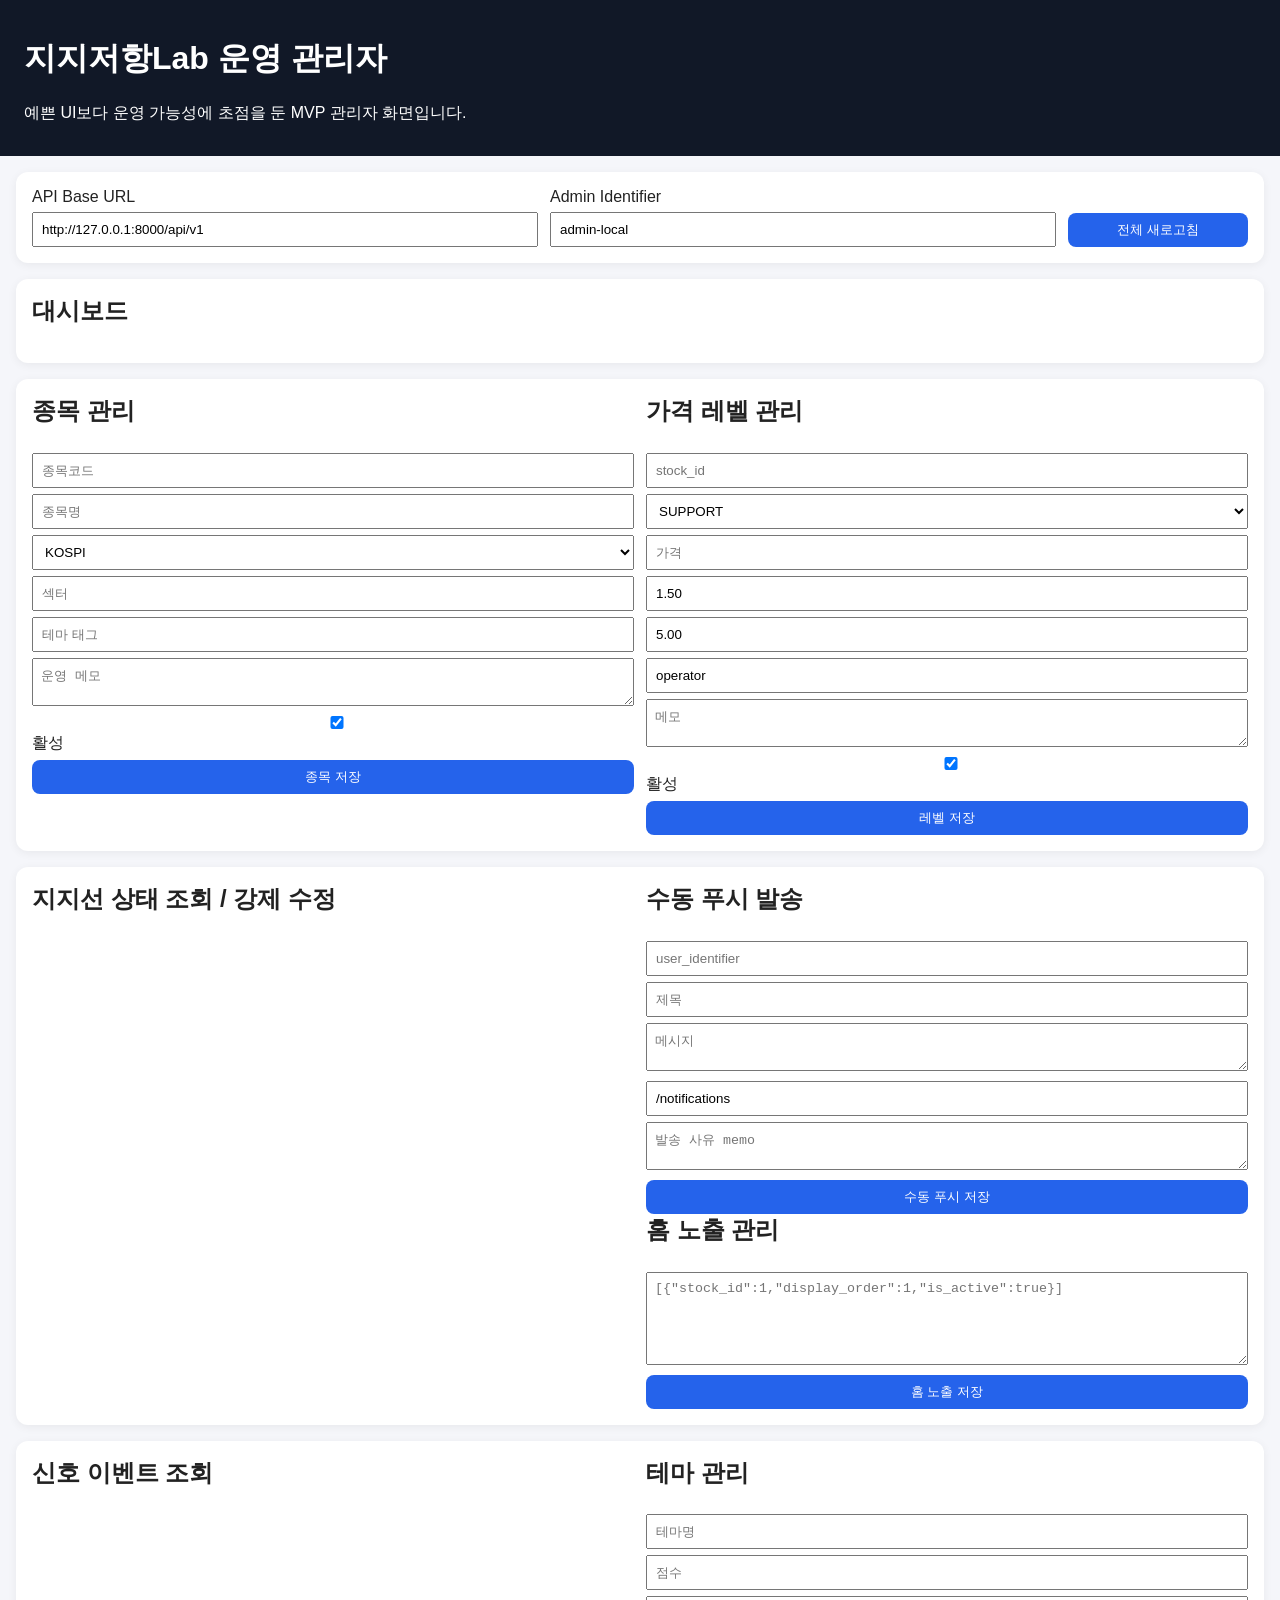
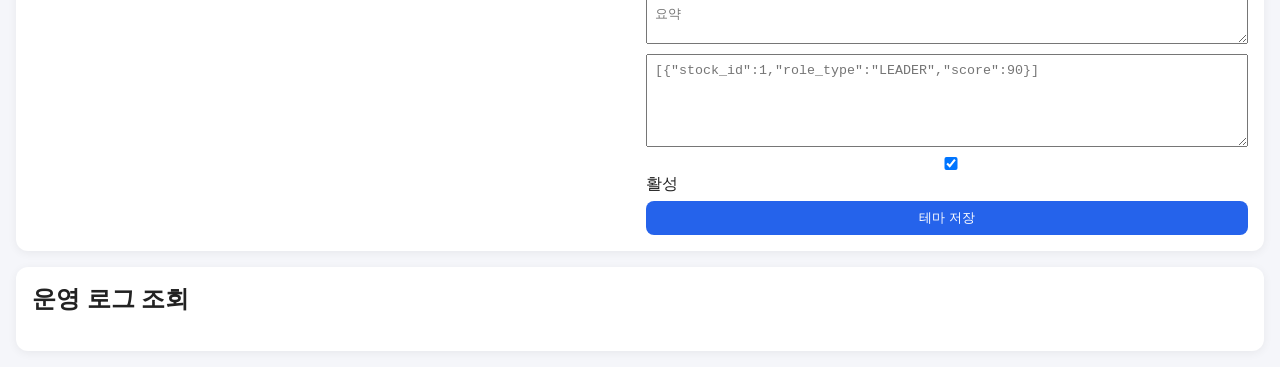
==== admin_web/index.html @ 21bf042a "Add admin notifications and push foundation" ====
<!doctype html>
<html lang="ko">
<head>
  <meta charset="UTF-8" />
  <meta name="viewport" content="width=device-width, initial-scale=1.0" />
  <title>지지저항Lab Admin</title>
  <style>
    body { font-family: Arial, sans-serif; margin: 0; background:#f5f6fa; color:#222; }
    header { background:#111827; color:#fff; padding:16px 24px; }
    main { padding:16px; display:grid; gap:16px; }
    section { background:#fff; border-radius:12px; padding:16px; box-shadow:0 2px 10px rgba(0,0,0,.06); }
    h2 { margin-top:0; }
    .grid { display:grid; gap:12px; grid-template-columns:repeat(auto-fit,minmax(220px,1fr)); }
    .card { background:#eef2ff; padding:12px; border-radius:10px; }
    table { width:100%; border-collapse:collapse; font-size:14px; }
    th, td { border-bottom:1px solid #e5e7eb; padding:8px; text-align:left; vertical-align:top; }
    input, textarea, select, button { width:100%; padding:8px; margin-top:6px; box-sizing:border-box; }
    button { background:#2563eb; color:#fff; border:none; border-radius:8px; cursor:pointer; }
    button.secondary { background:#4b5563; }
    .two { display:grid; gap:12px; grid-template-columns:repeat(auto-fit,minmax(280px,1fr)); }
    pre { white-space:pre-wrap; word-break:break-word; }
  </style>
</head>
<body>
<header>
  <h1>지지저항Lab 운영 관리자</h1>
  <p>예쁜 UI보다 운영 가능성에 초점을 둔 MVP 관리자 화면입니다.</p>
</header>
<main>
  <section>
    <div style="display:flex; gap:12px; flex-wrap:wrap;">
      <label style="flex:1; min-width:220px;">API Base URL<input id="baseUrl" value="http://127.0.0.1:8000/api/v1" /></label>
      <label style="flex:1; min-width:220px;">Admin Identifier<input id="adminId" value="admin-local" /></label>
      <button style="max-width:180px; align-self:end;" onclick="loadAll()">전체 새로고침</button>
    </div>
  </section>

  <section>
    <h2>대시보드</h2>
    <div id="dashboard" class="grid"></div>
  </section>

  <section class="two">
    <div>
      <h2>종목 관리</h2>
      <form id="stockForm">
        <input name="code" placeholder="종목코드" required />
        <input name="name" placeholder="종목명" required />
        <select name="market_type"><option>KOSPI</option><option>KOSDAQ</option><option>ETF</option><option>ETN</option><option>OTHER</option></select>
        <input name="sector" placeholder="섹터" />
        <input name="theme_tags" placeholder="테마 태그" />
        <textarea name="operator_memo" placeholder="운영 메모"></textarea>
        <label><input type="checkbox" name="is_active" checked /> 활성</label>
        <button type="submit">종목 저장</button>
      </form>
      <div id="stocks"></div>
    </div>
    <div>
      <h2>가격 레벨 관리</h2>
      <form id="levelForm">
        <input name="stock_id" placeholder="stock_id" required />
        <select name="level_type"><option>SUPPORT</option><option>RESISTANCE</option></select>
        <input name="price" placeholder="가격" required />
        <input name="proximity_threshold_pct" placeholder="근접 임계치" value="1.50" />
        <input name="rebound_threshold_pct" placeholder="반등 임계치" value="5.00" />
        <input name="source_label" placeholder="source_label" value="operator" />
        <textarea name="note" placeholder="메모"></textarea>
        <label><input type="checkbox" name="is_active" checked /> 활성</label>
        <button type="submit">레벨 저장</button>
      </form>
      <div id="levels"></div>
    </div>
  </section>

  <section class="two">
    <div>
      <h2>지지선 상태 조회 / 강제 수정</h2>
      <div id="states"></div>
    </div>
    <div>
      <h2>수동 푸시 발송</h2>
      <form id="pushForm">
        <input name="user_identifier" placeholder="user_identifier" required />
        <input name="title" placeholder="제목" required />
        <textarea name="message" placeholder="메시지" required></textarea>
        <input name="target_path" placeholder="target_path" value="/notifications" />
        <textarea name="memo" placeholder="발송 사유 memo" required></textarea>
        <button type="submit">수동 푸시 저장</button>
      </form>
      <h2>홈 노출 관리</h2>
      <form id="homeForm">
        <textarea name="items" rows="5" placeholder='[{"stock_id":1,"display_order":1,"is_active":true}]'></textarea>
        <button type="submit">홈 노출 저장</button>
      </form>
    </div>
  </section>

  <section class="two">
    <div>
      <h2>신호 이벤트 조회</h2>
      <div id="events"></div>
    </div>
    <div>
      <h2>테마 관리</h2>
      <form id="themeForm">
        <input name="name" placeholder="테마명" required />
        <input name="score" placeholder="점수" />
        <textarea name="summary" placeholder="요약"></textarea>
        <textarea name="stocks" rows="5" placeholder='[{"stock_id":1,"role_type":"LEADER","score":90}]'></textarea>
        <label><input type="checkbox" name="is_active" checked /> 활성</label>
        <button type="submit">테마 저장</button>
      </form>
      <div id="themes"></div>
    </div>
  </section>

  <section>
    <h2>운영 로그 조회</h2>
    <div id="logs"></div>
  </section>
</main>
<script>
const el = id => document.getElementById(id);
function api(path, options = {}) {
  const base = el('baseUrl').value.replace(/\/$/, '');
  return fetch(`${base}${path}`, {
    headers: { 'Content-Type': 'application/json', 'X-Admin-Identifier': el('adminId').value, ...(options.headers || {}) },
    ...options,
  }).then(r => r.json());
}
function table(container, rows) {
  if (!rows?.length) { container.innerHTML = '<p>데이터가 없습니다.</p>'; return; }
  const keys = Object.keys(rows[0]);
  container.innerHTML = `<table><thead><tr>${keys.map(k => `<th>${k}</th>`).join('')}</tr></thead><tbody>${rows.map(row => `<tr>${keys.map(k => `<td>${typeof row[k] === 'object' ? JSON.stringify(row[k]) : row[k] ?? ''}</td>`).join('')}</tr>`).join('')}</tbody></table>`;
}
async function loadAll() {
  const dashboard = await api('/admin/dashboard');
  el('dashboard').innerHTML = Object.entries(dashboard.data).map(([k,v]) => `<div class="card"><strong>${k}</strong><div>${v}</div></div>`).join('');
  table(el('stocks'), (await api('/admin/stocks')).data);
  table(el('levels'), (await api('/admin/price-levels')).data);
  const states = (await api('/admin/support-states')).data;
  el('states').innerHTML = states.map(s => `
    <div class="card">
      <strong>${s.stock_name} (${s.stock_code})</strong><br/>${s.status}<br/>${s.status_reason || ''}
      <select id="status-${s.id}"><option>WAITING</option><option>TESTING_SUPPORT</option><option>DIRECT_REBOUND_SUCCESS</option><option>BREAK_REBOUND_SUCCESS</option><option>REUSABLE</option><option>INVALID</option></select>
      <textarea id="memo-${s.id}" placeholder="수정 사유 memo"></textarea>
      <button onclick="forceState(${s.id})">상태 강제 수정</button>
    </div>`).join('');
  table(el('events'), (await api('/admin/signal-events')).data);
  table(el('themes'), (await api('/admin/themes')).data);
  table(el('logs'), (await api('/admin/audit-logs')).data.items);
}
async function forceState(id) {
  await api(`/admin/support-states/${id}/force`, { method: 'PATCH', body: JSON.stringify({ status: el(`status-${id}`).value, memo: el(`memo-${id}`).value || '운영자 수정' }) });
  loadAll();
}
function formJson(form) {
  const data = Object.fromEntries(new FormData(form).entries());
  for (const box of form.querySelectorAll('input[type="checkbox"]')) data[box.name] = box.checked;
  return data;
}
el('stockForm').onsubmit = async e => { e.preventDefault(); await api('/admin/stocks', { method: 'POST', body: JSON.stringify(formJson(e.target)) }); e.target.reset(); loadAll(); };
el('levelForm').onsubmit = async e => { e.preventDefault(); await api('/admin/price-levels', { method: 'POST', body: JSON.stringify(formJson(e.target)) }); e.target.reset(); loadAll(); };
el('pushForm').onsubmit = async e => { e.preventDefault(); await api('/admin/manual-push', { method: 'POST', body: JSON.stringify(formJson(e.target)) }); e.target.reset(); loadAll(); };
el('homeForm').onsubmit = async e => { e.preventDefault(); const payload = { items: JSON.parse(formJson(e.target).items || '[]') }; await api('/admin/home-featured', { method: 'PUT', body: JSON.stringify(payload) }); loadAll(); };
el('themeForm').onsubmit = async e => { e.preventDefault(); const payload = formJson(e.target); payload.stocks = JSON.parse(payload.stocks || '[]'); await api('/admin/themes', { method: 'POST', body: JSON.stringify(payload) }); e.target.reset(); loadAll(); };
loadAll();
</script>
</body>
</html>
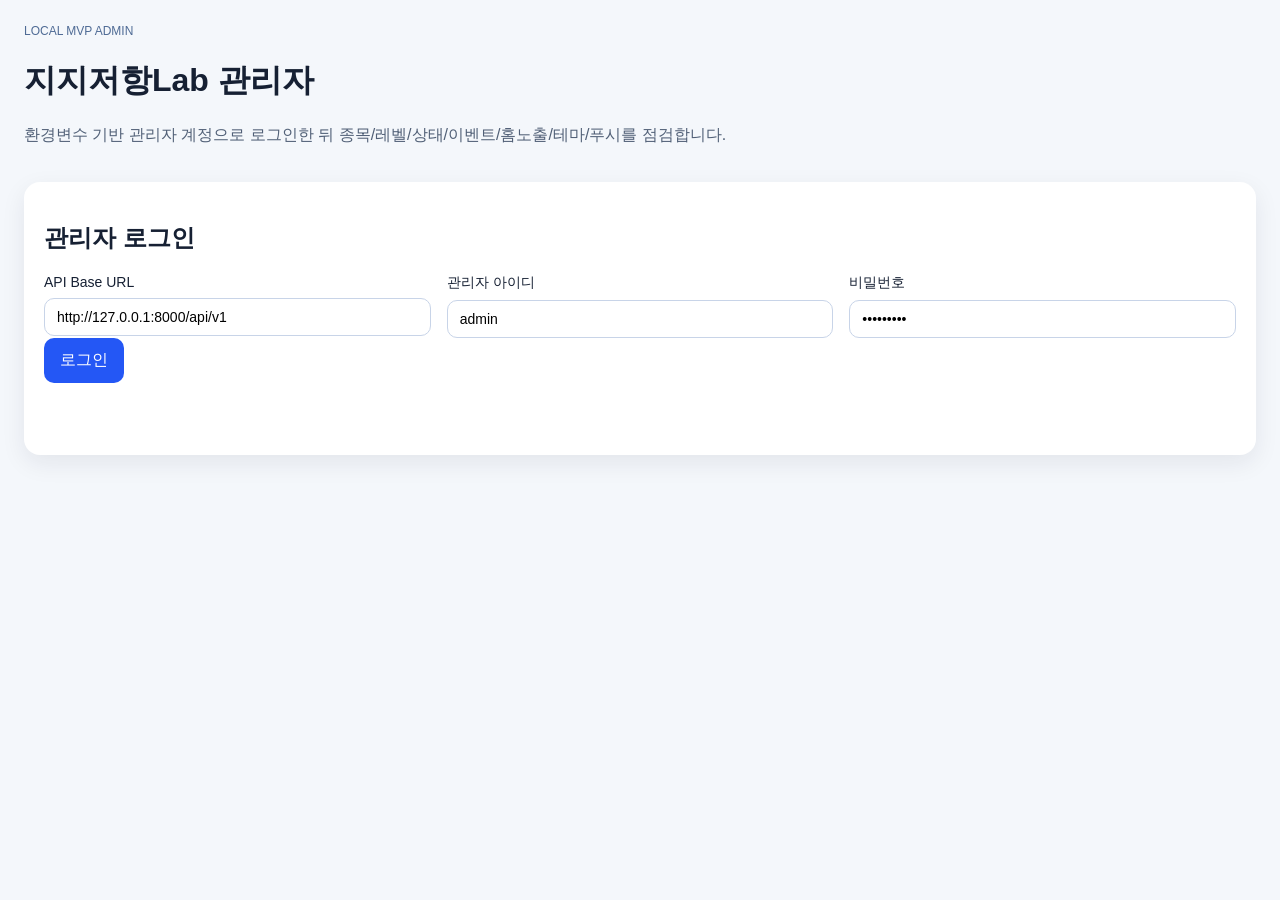
==== commit e28620ea: "Finalize local MVP auth and push flow" ====
--- a/admin_web/index.html
+++ b/admin_web/index.html
@@ -1,170 +1,77 @@
-<!doctype html>
+<!DOCTYPE html>
 <html lang="ko">
-<head>
-  <meta charset="UTF-8" />
-  <meta name="viewport" content="width=device-width, initial-scale=1.0" />
-  <title>지지저항Lab Admin</title>
-  <style>
-    body { font-family: Arial, sans-serif; margin: 0; background:#f5f6fa; color:#222; }
-    header { background:#111827; color:#fff; padding:16px 24px; }
-    main { padding:16px; display:grid; gap:16px; }
-    section { background:#fff; border-radius:12px; padding:16px; box-shadow:0 2px 10px rgba(0,0,0,.06); }
-    h2 { margin-top:0; }
-    .grid { display:grid; gap:12px; grid-template-columns:repeat(auto-fit,minmax(220px,1fr)); }
-    .card { background:#eef2ff; padding:12px; border-radius:10px; }
-    table { width:100%; border-collapse:collapse; font-size:14px; }
-    th, td { border-bottom:1px solid #e5e7eb; padding:8px; text-align:left; vertical-align:top; }
-    input, textarea, select, button { width:100%; padding:8px; margin-top:6px; box-sizing:border-box; }
-    button { background:#2563eb; color:#fff; border:none; border-radius:8px; cursor:pointer; }
-    button.secondary { background:#4b5563; }
-    .two { display:grid; gap:12px; grid-template-columns:repeat(auto-fit,minmax(280px,1fr)); }
-    pre { white-space:pre-wrap; word-break:break-word; }
-  </style>
-</head>
-<body>
-<header>
-  <h1>지지저항Lab 운영 관리자</h1>
-  <p>예쁜 UI보다 운영 가능성에 초점을 둔 MVP 관리자 화면입니다.</p>
-</header>
-<main>
-  <section>
-    <div style="display:flex; gap:12px; flex-wrap:wrap;">
-      <label style="flex:1; min-width:220px;">API Base URL<input id="baseUrl" value="http://127.0.0.1:8000/api/v1" /></label>
-      <label style="flex:1; min-width:220px;">Admin Identifier<input id="adminId" value="admin-local" /></label>
-      <button style="max-width:180px; align-self:end;" onclick="loadAll()">전체 새로고침</button>
+  <head>
+    <meta charset="UTF-8" />
+    <meta name="viewport" content="width=device-width, initial-scale=1.0" />
+    <title>지지저항Lab Admin</title>
+    <link rel="stylesheet" href="./assets/styles.css" />
+  </head>
+  <body>
+    <div class="page">
+      <header class="page-header">
+        <div>
+          <p class="eyebrow">Local MVP Admin</p>
+          <h1>지지저항Lab 관리자</h1>
+          <p class="subtext">환경변수 기반 관리자 계정으로 로그인한 뒤 종목/레벨/상태/이벤트/홈노출/테마/푸시를 점검합니다.</p>
+        </div>
+        <button id="logoutButton" class="ghost-button" hidden>로그아웃</button>
+      </header>
+
+      <section class="panel" id="loginPanel">
+        <h2>관리자 로그인</h2>
+        <div class="grid two-column">
+          <label>
+            <span>API Base URL</span>
+            <input id="apiBaseUrl" value="http://127.0.0.1:8000/api/v1" />
+          </label>
+          <label>
+            <span>관리자 아이디</span>
+            <input id="adminUsername" value="admin" />
+          </label>
+          <label>
+            <span>비밀번호</span>
+            <input id="adminPassword" type="password" value="admin1234" />
+          </label>
+        </div>
+        <button id="loginButton">로그인</button>
+        <p id="loginMessage" class="message"></p>
+      </section>
+
+      <section class="panel" id="dashboardPanel" hidden>
+        <h2>세션 / 대시보드</h2>
+        <div class="grid stats" id="dashboardStats"></div>
+      </section>
+
+      <section class="panel" id="manualPushPanel" hidden>
+        <h2>수동 푸시 발송</h2>
+        <div class="grid two-column">
+          <label><span>User Identifier</span><input id="pushUserIdentifier" value="demo-user" /></label>
+          <label><span>딥링크 경로</span><input id="pushTargetPath" value="/notifications" /></label>
+          <label><span>제목</span><input id="pushTitle" value="운영 공지" /></label>
+          <label><span>메모</span><input id="pushMemo" value="로컬 관리자 테스트" /></label>
+          <label class="full"><span>메시지</span><textarea id="pushMessage">수동 발송 테스트 메시지입니다.</textarea></label>
+        </div>
+        <button id="pushButton">수동 푸시 저장/전송 시도</button>
+        <p id="pushMessageStatus" class="message"></p>
+      </section>
+
+      <section class="panel" id="resourcesPanel" hidden>
+        <div class="section-title-row">
+          <h2>운영 데이터 확인</h2>
+          <button id="refreshButton" class="ghost-button">새로고침</button>
+        </div>
+        <div class="resource-grid">
+          <article><h3>종목</h3><pre id="stocksOutput"></pre></article>
+          <article><h3>가격 레벨</h3><pre id="levelsOutput"></pre></article>
+          <article><h3>지지 상태</h3><pre id="statesOutput"></pre></article>
+          <article><h3>신호 이벤트</h3><pre id="eventsOutput"></pre></article>
+          <article><h3>홈 노출</h3><pre id="featuredOutput"></pre></article>
+          <article><h3>테마</h3><pre id="themesOutput"></pre></article>
+          <article class="wide"><h3>감사 로그</h3><pre id="logsOutput"></pre></article>
+        </div>
+      </section>
     </div>
-  </section>
 
-  <section>
-    <h2>대시보드</h2>
-    <div id="dashboard" class="grid"></div>
-  </section>
-
-  <section class="two">
-    <div>
-      <h2>종목 관리</h2>
-      <form id="stockForm">
-        <input name="code" placeholder="종목코드" required />
-        <input name="name" placeholder="종목명" required />
-        <select name="market_type"><option>KOSPI</option><option>KOSDAQ</option><option>ETF</option><option>ETN</option><option>OTHER</option></select>
-        <input name="sector" placeholder="섹터" />
-        <input name="theme_tags" placeholder="테마 태그" />
-        <textarea name="operator_memo" placeholder="운영 메모"></textarea>
-        <label><input type="checkbox" name="is_active" checked /> 활성</label>
-        <button type="submit">종목 저장</button>
-      </form>
-      <div id="stocks"></div>
-    </div>
-    <div>
-      <h2>가격 레벨 관리</h2>
-      <form id="levelForm">
-        <input name="stock_id" placeholder="stock_id" required />
-        <select name="level_type"><option>SUPPORT</option><option>RESISTANCE</option></select>
-        <input name="price" placeholder="가격" required />
-        <input name="proximity_threshold_pct" placeholder="근접 임계치" value="1.50" />
-        <input name="rebound_threshold_pct" placeholder="반등 임계치" value="5.00" />
-        <input name="source_label" placeholder="source_label" value="operator" />
-        <textarea name="note" placeholder="메모"></textarea>
-        <label><input type="checkbox" name="is_active" checked /> 활성</label>
-        <button type="submit">레벨 저장</button>
-      </form>
-      <div id="levels"></div>
-    </div>
-  </section>
-
-  <section class="two">
-    <div>
-      <h2>지지선 상태 조회 / 강제 수정</h2>
-      <div id="states"></div>
-    </div>
-    <div>
-      <h2>수동 푸시 발송</h2>
-      <form id="pushForm">
-        <input name="user_identifier" placeholder="user_identifier" required />
-        <input name="title" placeholder="제목" required />
-        <textarea name="message" placeholder="메시지" required></textarea>
-        <input name="target_path" placeholder="target_path" value="/notifications" />
-        <textarea name="memo" placeholder="발송 사유 memo" required></textarea>
-        <button type="submit">수동 푸시 저장</button>
-      </form>
-      <h2>홈 노출 관리</h2>
-      <form id="homeForm">
-        <textarea name="items" rows="5" placeholder='[{"stock_id":1,"display_order":1,"is_active":true}]'></textarea>
-        <button type="submit">홈 노출 저장</button>
-      </form>
-    </div>
-  </section>
-
-  <section class="two">
-    <div>
-      <h2>신호 이벤트 조회</h2>
-      <div id="events"></div>
-    </div>
-    <div>
-      <h2>테마 관리</h2>
-      <form id="themeForm">
-        <input name="name" placeholder="테마명" required />
-        <input name="score" placeholder="점수" />
-        <textarea name="summary" placeholder="요약"></textarea>
-        <textarea name="stocks" rows="5" placeholder='[{"stock_id":1,"role_type":"LEADER","score":90}]'></textarea>
-        <label><input type="checkbox" name="is_active" checked /> 활성</label>
-        <button type="submit">테마 저장</button>
-      </form>
-      <div id="themes"></div>
-    </div>
-  </section>
-
-  <section>
-    <h2>운영 로그 조회</h2>
-    <div id="logs"></div>
-  </section>
-</main>
-<script>
-const el = id => document.getElementById(id);
-function api(path, options = {}) {
-  const base = el('baseUrl').value.replace(/\/$/, '');
-  return fetch(`${base}${path}`, {
-    headers: { 'Content-Type': 'application/json', 'X-Admin-Identifier': el('adminId').value, ...(options.headers || {}) },
-    ...options,
-  }).then(r => r.json());
-}
-function table(container, rows) {
-  if (!rows?.length) { container.innerHTML = '<p>데이터가 없습니다.</p>'; return; }
-  const keys = Object.keys(rows[0]);
-  container.innerHTML = `<table><thead><tr>${keys.map(k => `<th>${k}</th>`).join('')}</tr></thead><tbody>${rows.map(row => `<tr>${keys.map(k => `<td>${typeof row[k] === 'object' ? JSON.stringify(row[k]) : row[k] ?? ''}</td>`).join('')}</tr>`).join('')}</tbody></table>`;
-}
-async function loadAll() {
-  const dashboard = await api('/admin/dashboard');
-  el('dashboard').innerHTML = Object.entries(dashboard.data).map(([k,v]) => `<div class="card"><strong>${k}</strong><div>${v}</div></div>`).join('');
-  table(el('stocks'), (await api('/admin/stocks')).data);
-  table(el('levels'), (await api('/admin/price-levels')).data);
-  const states = (await api('/admin/support-states')).data;
-  el('states').innerHTML = states.map(s => `
-    <div class="card">
-      <strong>${s.stock_name} (${s.stock_code})</strong><br/>${s.status}<br/>${s.status_reason || ''}
-      <select id="status-${s.id}"><option>WAITING</option><option>TESTING_SUPPORT</option><option>DIRECT_REBOUND_SUCCESS</option><option>BREAK_REBOUND_SUCCESS</option><option>REUSABLE</option><option>INVALID</option></select>
-      <textarea id="memo-${s.id}" placeholder="수정 사유 memo"></textarea>
-      <button onclick="forceState(${s.id})">상태 강제 수정</button>
-    </div>`).join('');
-  table(el('events'), (await api('/admin/signal-events')).data);
-  table(el('themes'), (await api('/admin/themes')).data);
-  table(el('logs'), (await api('/admin/audit-logs')).data.items);
-}
-async function forceState(id) {
-  await api(`/admin/support-states/${id}/force`, { method: 'PATCH', body: JSON.stringify({ status: el(`status-${id}`).value, memo: el(`memo-${id}`).value || '운영자 수정' }) });
-  loadAll();
-}
-function formJson(form) {
-  const data = Object.fromEntries(new FormData(form).entries());
-  for (const box of form.querySelectorAll('input[type="checkbox"]')) data[box.name] = box.checked;
-  return data;
-}
-el('stockForm').onsubmit = async e => { e.preventDefault(); await api('/admin/stocks', { method: 'POST', body: JSON.stringify(formJson(e.target)) }); e.target.reset(); loadAll(); };
-el('levelForm').onsubmit = async e => { e.preventDefault(); await api('/admin/price-levels', { method: 'POST', body: JSON.stringify(formJson(e.target)) }); e.target.reset(); loadAll(); };
-el('pushForm').onsubmit = async e => { e.preventDefault(); await api('/admin/manual-push', { method: 'POST', body: JSON.stringify(formJson(e.target)) }); e.target.reset(); loadAll(); };
-el('homeForm').onsubmit = async e => { e.preventDefault(); const payload = { items: JSON.parse(formJson(e.target).items || '[]') }; await api('/admin/home-featured', { method: 'PUT', body: JSON.stringify(payload) }); loadAll(); };
-el('themeForm').onsubmit = async e => { e.preventDefault(); const payload = formJson(e.target); payload.stocks = JSON.parse(payload.stocks || '[]'); await api('/admin/themes', { method: 'POST', body: JSON.stringify(payload) }); e.target.reset(); loadAll(); };
-loadAll();
-</script>
-</body>
+    <script src="./assets/app.js" defer></script>
+  </body>
 </html>
--- a/admin_web/assets/styles.css
+++ b/admin_web/assets/styles.css
@@ -0,0 +1,30 @@
+:root {
+  color-scheme: light;
+  font-family: Arial, sans-serif;
+  background: #f4f7fb;
+  color: #162033;
+}
+body { margin: 0; background: #f4f7fb; }
+.page { max-width: 1280px; margin: 0 auto; padding: 24px; }
+.page-header { display: flex; justify-content: space-between; align-items: flex-start; gap: 16px; }
+.eyebrow { margin: 0 0 8px; color: #4f6b95; font-size: 12px; text-transform: uppercase; }
+.subtext { max-width: 760px; color: #516077; }
+.panel { background: #fff; border-radius: 16px; padding: 20px; margin-top: 20px; box-shadow: 0 8px 24px rgba(21, 31, 52, 0.08); }
+.grid { display: grid; gap: 16px; }
+.two-column { grid-template-columns: repeat(auto-fit, minmax(240px, 1fr)); }
+.stats { grid-template-columns: repeat(auto-fit, minmax(180px, 1fr)); }
+.resource-grid { display: grid; grid-template-columns: repeat(auto-fit, minmax(320px, 1fr)); gap: 16px; }
+.resource-grid article, .stats .stat-card { background: #f8faff; border: 1px solid #dbe4f3; border-radius: 12px; padding: 16px; }
+.resource-grid .wide { grid-column: 1 / -1; }
+label { display: flex; flex-direction: column; gap: 8px; font-size: 14px; }
+label.full { grid-column: 1 / -1; }
+input, textarea, button { font: inherit; }
+input, textarea { border: 1px solid #c8d4e8; border-radius: 10px; padding: 10px 12px; }
+textarea { min-height: 100px; resize: vertical; }
+button { border: none; border-radius: 10px; padding: 12px 16px; background: #2457f5; color: #fff; cursor: pointer; }
+button.ghost-button { background: #e8eefb; color: #1f3d8a; }
+.message { min-height: 20px; color: #2457f5; }
+pre { margin: 0; white-space: pre-wrap; word-break: break-word; max-height: 320px; overflow: auto; }
+.section-title-row { display: flex; justify-content: space-between; align-items: center; gap: 16px; }
+.stat-label { font-size: 13px; color: #5c6f89; }
+.stat-value { display: block; font-size: 28px; font-weight: bold; margin-top: 8px; }
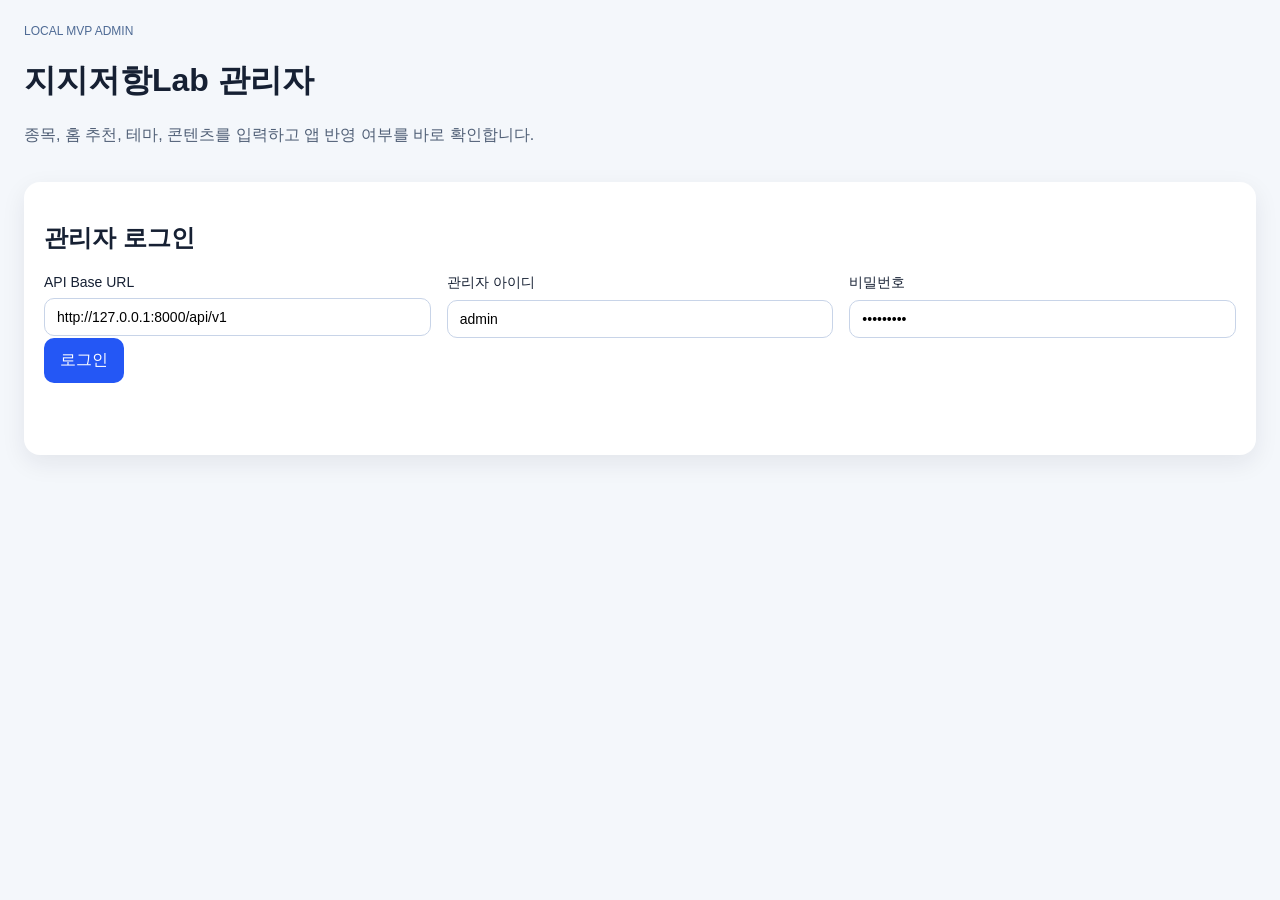
==== commit fddb4de1: "Connect admin-managed app content flows" ====
--- a/admin_web/index.html
+++ b/admin_web/index.html
@@ -12,7 +12,7 @@
         <div>
           <p class="eyebrow">Local MVP Admin</p>
           <h1>지지저항Lab 관리자</h1>
-          <p class="subtext">환경변수 기반 관리자 계정으로 로그인한 뒤 종목/레벨/상태/이벤트/홈노출/테마/푸시를 점검합니다.</p>
+          <p class="subtext">종목, 홈 추천, 테마, 콘텐츠를 입력하고 앱 반영 여부를 바로 확인합니다.</p>
         </div>
         <button id="logoutButton" class="ghost-button" hidden>로그아웃</button>
       </header>
@@ -42,6 +42,72 @@
         <div class="grid stats" id="dashboardStats"></div>
       </section>
 
+      <section class="panel" id="crudPanel" hidden>
+        <div class="section-title-row">
+          <h2>운영 입력</h2>
+          <button id="refreshButton" class="ghost-button">전체 새로고침</button>
+        </div>
+        <div class="grid two-column">
+          <article class="form-card">
+            <h3>종목 저장</h3>
+            <label><span>수정 ID (없으면 신규)</span><input id="stockId" placeholder="예: 1" /></label>
+            <label><span>종목코드</span><input id="stockCode" placeholder="005930" /></label>
+            <label><span>종목명</span><input id="stockName" placeholder="삼성전자" /></label>
+            <label><span>시장</span><input id="stockMarketType" value="KOSPI" /></label>
+            <label><span>섹터</span><input id="stockSector" placeholder="반도체" /></label>
+            <label><span>테마 태그</span><input id="stockThemeTags" placeholder="AI반도체,메모리" /></label>
+            <label><span>운영 메모</span><textarea id="stockMemo"></textarea></label>
+            <label class="checkbox"><input type="checkbox" id="stockActive" checked /> <span>앱 노출/활성</span></label>
+            <button id="saveStockButton">종목 저장</button>
+            <p id="stockFormMessage" class="message"></p>
+          </article>
+
+          <article class="form-card">
+            <h3>홈 추천 저장</h3>
+            <label>
+              <span>추천 항목 (한 줄에 stock_id,display_order,is_active)</span>
+              <textarea id="featuredItems">1,1,true
+2,2,true</textarea>
+            </label>
+            <button id="saveFeaturedButton">홈 추천 저장</button>
+            <p id="featuredFormMessage" class="message"></p>
+          </article>
+
+          <article class="form-card">
+            <h3>테마 저장</h3>
+            <label><span>수정 ID (없으면 신규)</span><input id="themeId" placeholder="예: 1" /></label>
+            <label><span>테마명</span><input id="themeName" placeholder="AI 반도체" /></label>
+            <label><span>점수</span><input id="themeScore" placeholder="87" /></label>
+            <label><span>요약</span><textarea id="themeSummary"></textarea></label>
+            <label>
+              <span>연결 종목 (한 줄에 stock_id,role_type,score)</span>
+              <textarea id="themeStocks">2,LEADER,95
+1,FOLLOWER,80</textarea>
+            </label>
+            <label class="checkbox"><input type="checkbox" id="themeActive" checked /> <span>앱 노출/활성</span></label>
+            <button id="saveThemeButton">테마 저장</button>
+            <p id="themeFormMessage" class="message"></p>
+          </article>
+
+          <article class="form-card">
+            <h3>콘텐츠 저장</h3>
+            <label><span>수정 ID (없으면 신규)</span><input id="contentId" placeholder="예: 1" /></label>
+            <label><span>카테고리</span><input id="contentCategory" value="SHORTS" /></label>
+            <label><span>제목</span><input id="contentTitle" placeholder="AI 반도체 1분 요약" /></label>
+            <label><span>요약</span><textarea id="contentSummary"></textarea></label>
+            <label><span>외부 링크</span><input id="contentUrl" placeholder="https://example.com/shorts/301" /></label>
+            <label><span>썸네일 URL</span><input id="contentThumbnailUrl" placeholder="https://..." /></label>
+            <label><span>관련 종목 ID</span><input id="contentStockId" placeholder="1" /></label>
+            <label><span>관련 테마 ID</span><input id="contentThemeId" placeholder="1" /></label>
+            <label><span>정렬 순서</span><input id="contentSortOrder" value="0" /></label>
+            <label><span>게시 시각 ISO8601 (비우면 현재시각)</span><input id="contentPublishedAt" placeholder="2026-03-20T12:00:00+09:00" /></label>
+            <label class="checkbox"><input type="checkbox" id="contentPublished" checked /> <span>앱 노출/게시</span></label>
+            <button id="saveContentButton">콘텐츠 저장</button>
+            <p id="contentFormMessage" class="message"></p>
+          </article>
+        </div>
+      </section>
+
       <section class="panel" id="manualPushPanel" hidden>
         <h2>수동 푸시 발송</h2>
         <div class="grid two-column">
@@ -56,17 +122,15 @@
       </section>
 
       <section class="panel" id="resourcesPanel" hidden>
-        <div class="section-title-row">
-          <h2>운영 데이터 확인</h2>
-          <button id="refreshButton" class="ghost-button">새로고침</button>
-        </div>
+        <h2>운영 데이터 확인</h2>
         <div class="resource-grid">
-          <article><h3>종목</h3><pre id="stocksOutput"></pre></article>
+          <article class="wide"><h3>종목</h3><pre id="stocksOutput"></pre></article>
+          <article><h3>홈 노출</h3><pre id="featuredOutput"></pre></article>
+          <article><h3>테마</h3><pre id="themesOutput"></pre></article>
+          <article class="wide"><h3>콘텐츠</h3><pre id="contentsOutput"></pre></article>
           <article><h3>가격 레벨</h3><pre id="levelsOutput"></pre></article>
           <article><h3>지지 상태</h3><pre id="statesOutput"></pre></article>
           <article><h3>신호 이벤트</h3><pre id="eventsOutput"></pre></article>
-          <article><h3>홈 노출</h3><pre id="featuredOutput"></pre></article>
-          <article><h3>테마</h3><pre id="themesOutput"></pre></article>
           <article class="wide"><h3>감사 로그</h3><pre id="logsOutput"></pre></article>
         </div>
       </section>
--- a/admin_web/assets/styles.css
+++ b/admin_web/assets/styles.css
@@ -11,15 +11,16 @@
 .subtext { max-width: 760px; color: #516077; }
 .panel { background: #fff; border-radius: 16px; padding: 20px; margin-top: 20px; box-shadow: 0 8px 24px rgba(21, 31, 52, 0.08); }
 .grid { display: grid; gap: 16px; }
-.two-column { grid-template-columns: repeat(auto-fit, minmax(240px, 1fr)); }
+.two-column { grid-template-columns: repeat(auto-fit, minmax(280px, 1fr)); }
 .stats { grid-template-columns: repeat(auto-fit, minmax(180px, 1fr)); }
 .resource-grid { display: grid; grid-template-columns: repeat(auto-fit, minmax(320px, 1fr)); gap: 16px; }
-.resource-grid article, .stats .stat-card { background: #f8faff; border: 1px solid #dbe4f3; border-radius: 12px; padding: 16px; }
+.resource-grid article, .stats .stat-card, .form-card { background: #f8faff; border: 1px solid #dbe4f3; border-radius: 12px; padding: 16px; }
 .resource-grid .wide { grid-column: 1 / -1; }
 label { display: flex; flex-direction: column; gap: 8px; font-size: 14px; }
 label.full { grid-column: 1 / -1; }
+label.checkbox { flex-direction: row; align-items: center; }
 input, textarea, button { font: inherit; }
-input, textarea { border: 1px solid #c8d4e8; border-radius: 10px; padding: 10px 12px; }
+input, textarea { border: 1px solid #c8d4e8; border-radius: 10px; padding: 10px 12px; background: #fff; }
 textarea { min-height: 100px; resize: vertical; }
 button { border: none; border-radius: 10px; padding: 12px 16px; background: #2457f5; color: #fff; cursor: pointer; }
 button.ghost-button { background: #e8eefb; color: #1f3d8a; }
@@ -28,3 +29,4 @@
 .section-title-row { display: flex; justify-content: space-between; align-items: center; gap: 16px; }
 .stat-label { font-size: 13px; color: #5c6f89; }
 .stat-value { display: block; font-size: 28px; font-weight: bold; margin-top: 8px; }
+.form-card h3 { margin-top: 0; }
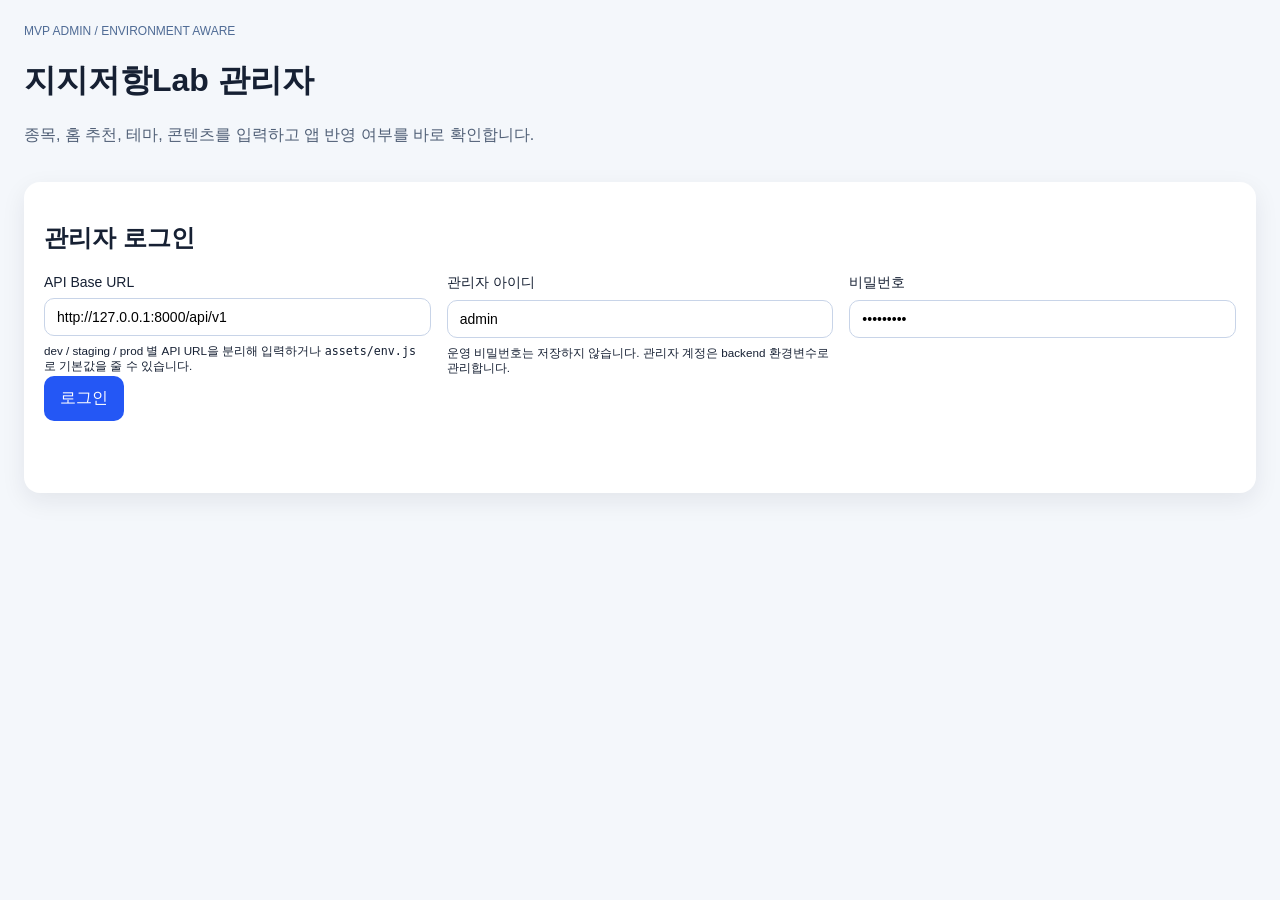
==== commit 3d8a7a1b: "chore: finalize environment separation and deployment guide" ====
--- a/admin_web/index.html
+++ b/admin_web/index.html
@@ -4,13 +4,14 @@
     <meta charset="UTF-8" />
     <meta name="viewport" content="width=device-width, initial-scale=1.0" />
     <title>지지저항Lab Admin</title>
+    <script src="./assets/env.js"></script>
     <link rel="stylesheet" href="./assets/styles.css" />
   </head>
   <body>
     <div class="page">
       <header class="page-header">
         <div>
-          <p class="eyebrow">Local MVP Admin</p>
+          <p class="eyebrow">MVP Admin / Environment Aware</p>
           <h1>지지저항Lab 관리자</h1>
           <p class="subtext">종목, 홈 추천, 테마, 콘텐츠를 입력하고 앱 반영 여부를 바로 확인합니다.</p>
         </div>
@@ -23,10 +24,12 @@
           <label>
             <span>API Base URL</span>
             <input id="apiBaseUrl" value="http://127.0.0.1:8000/api/v1" />
+            <small>dev / staging / prod 별 API URL을 분리해 입력하거나 <code>assets/env.js</code> 로 기본값을 줄 수 있습니다.</small>
           </label>
           <label>
             <span>관리자 아이디</span>
             <input id="adminUsername" value="admin" />
+            <small>운영 비밀번호는 저장하지 않습니다. 관리자 계정은 backend 환경변수로 관리합니다.</small>
           </label>
           <label>
             <span>비밀번호</span>
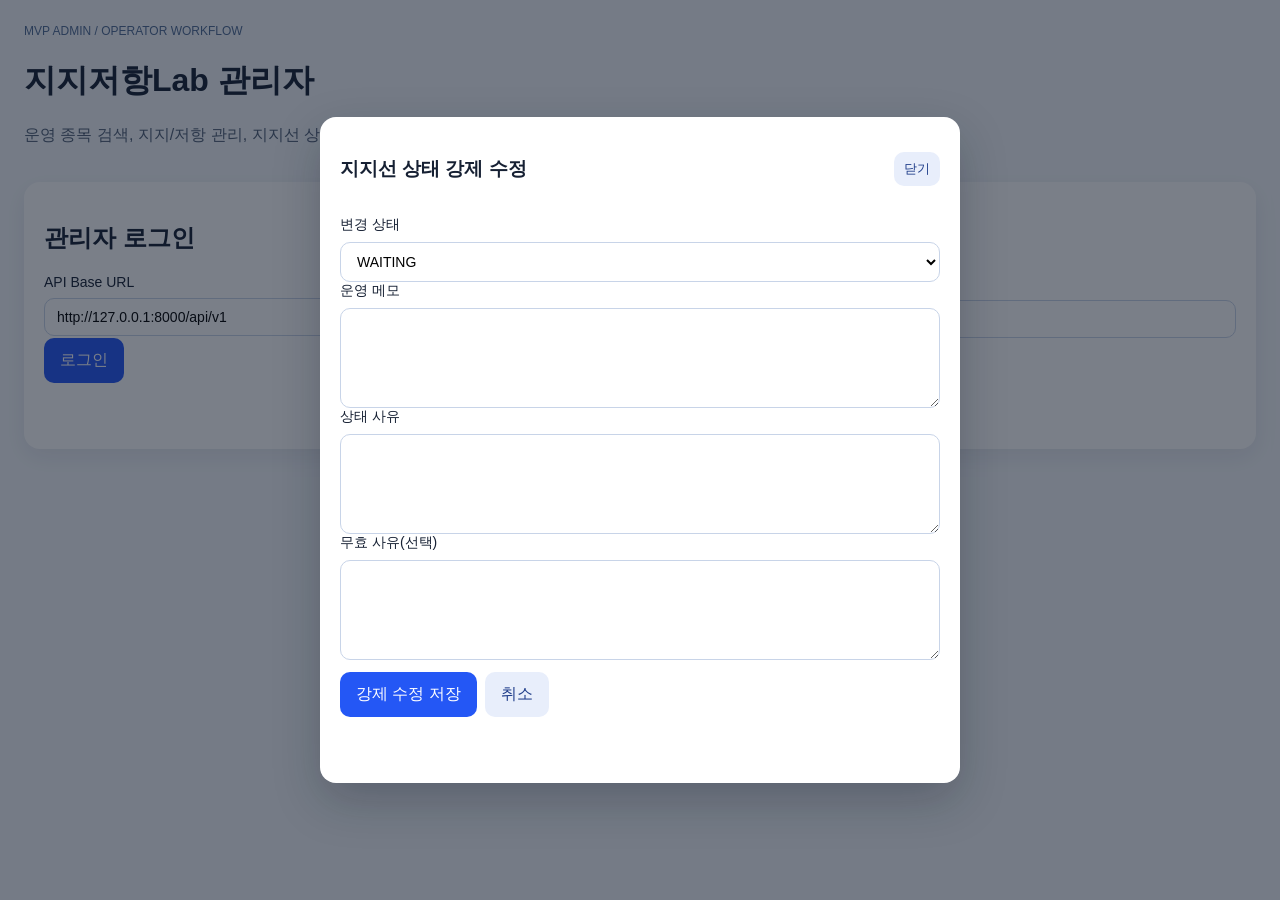
==== commit 7985c417: "Revamp admin UI workflow for operators" ====
--- a/admin_web/index.html
+++ b/admin_web/index.html
@@ -11,9 +11,12 @@
     <div class="page">
       <header class="page-header">
         <div>
-          <p class="eyebrow">MVP Admin / Environment Aware</p>
+          <p class="eyebrow">MVP Admin / Operator Workflow</p>
           <h1>지지저항Lab 관리자</h1>
-          <p class="subtext">종목, 홈 추천, 테마, 콘텐츠를 입력하고 앱 반영 여부를 바로 확인합니다.</p>
+          <p class="subtext">
+            운영 종목 검색, 지지/저항 관리, 지지선 상태 검수, 홈/테마/콘텐츠 연결을
+            운영자 흐름에 맞춰 한 화면에서 처리합니다.
+          </p>
         </div>
         <button id="logoutButton" class="ghost-button" hidden>로그아웃</button>
       </header>
@@ -24,12 +27,10 @@
           <label>
             <span>API Base URL</span>
             <input id="apiBaseUrl" value="http://127.0.0.1:8000/api/v1" />
-            <small>dev / staging / prod 별 API URL을 분리해 입력하거나 <code>assets/env.js</code> 로 기본값을 줄 수 있습니다.</small>
           </label>
           <label>
             <span>관리자 아이디</span>
             <input id="adminUsername" value="admin" />
-            <small>운영 비밀번호는 저장하지 않습니다. 관리자 계정은 backend 환경변수로 관리합니다.</small>
           </label>
           <label>
             <span>비밀번호</span>
@@ -41,70 +42,220 @@
       </section>
 
       <section class="panel" id="dashboardPanel" hidden>
-        <h2>세션 / 대시보드</h2>
+        <div class="section-title-row">
+          <div>
+            <h2>세션 / 대시보드</h2>
+            <p class="muted">운영자 세션과 오늘 운영 지표를 요약합니다.</p>
+          </div>
+          <button id="refreshButton" class="ghost-button">전체 새로고침</button>
+        </div>
         <div class="grid stats" id="dashboardStats"></div>
       </section>
 
-      <section class="panel" id="crudPanel" hidden>
+      <section class="panel" id="workspacePanel" hidden>
         <div class="section-title-row">
-          <h2>운영 입력</h2>
-          <button id="refreshButton" class="ghost-button">전체 새로고침</button>
-        </div>
-        <div class="grid two-column">
-          <article class="form-card">
-            <h3>종목 저장</h3>
-            <label><span>수정 ID (없으면 신규)</span><input id="stockId" placeholder="예: 1" /></label>
-            <label><span>종목코드</span><input id="stockCode" placeholder="005930" /></label>
-            <label><span>종목명</span><input id="stockName" placeholder="삼성전자" /></label>
-            <label><span>시장</span><input id="stockMarketType" value="KOSPI" /></label>
-            <label><span>섹터</span><input id="stockSector" placeholder="반도체" /></label>
-            <label><span>테마 태그</span><input id="stockThemeTags" placeholder="AI반도체,메모리" /></label>
-            <label><span>운영 메모</span><textarea id="stockMemo"></textarea></label>
-            <label class="checkbox"><input type="checkbox" id="stockActive" checked /> <span>앱 노출/활성</span></label>
-            <button id="saveStockButton">종목 저장</button>
-            <p id="stockFormMessage" class="message"></p>
-          </article>
-
-          <article class="form-card">
-            <h3>홈 추천 저장</h3>
+          <div>
+            <h2>운영 워크스페이스</h2>
+            <p class="muted">운영 관심종목 기준으로 검색하고, 연결과 상태 수정은 선택형 UI로 처리합니다.</p>
+          </div>
+        </div>
+
+        <nav class="tab-nav" id="tabNav">
+          <button class="tab-button active" data-tab="stocksTab">탭 A. 운영 종목</button>
+          <button class="tab-button" data-tab="levelsTab">탭 B. 지지/저항 관리</button>
+          <button class="tab-button" data-tab="statesTab">탭 C. 지지선 상태 관리</button>
+          <button class="tab-button" data-tab="relationsTab">탭 D. 홈/테마/콘텐츠</button>
+        </nav>
+
+        <div class="tab-panel active" id="stocksTab">
+          <div class="grid two-column">
+            <article class="form-card">
+              <div class="section-title-row compact">
+                <h3>운영 종목 검색</h3>
+                <button id="stockCreateNewButton" class="ghost-button small">신규 종목</button>
+              </div>
+              <label>
+                <span>종목코드 또는 종목명</span>
+                <input id="stockSearchInput" placeholder="예: 005930 또는 삼성" />
+              </label>
+              <div id="stockSearchResults" class="selection-list"></div>
+            </article>
+
+            <article class="form-card">
+              <h3>선택 종목 상세</h3>
+              <div id="selectedStockSummary" class="info-card empty-inline">종목을 선택하면 상세 정보가 표시됩니다.</div>
+              <div class="grid two-column dense">
+                <label><span>종목코드</span><input id="stockCode" placeholder="005930" /></label>
+                <label><span>종목명</span><input id="stockName" placeholder="삼성전자" /></label>
+                <label><span>시장</span><input id="stockMarketType" value="KOSPI" /></label>
+                <label><span>섹터</span><input id="stockSector" placeholder="반도체" /></label>
+                <label class="full"><span>테마 태그</span><input id="stockThemeTags" placeholder="AI반도체, 메모리" /></label>
+                <label class="full"><span>운영 메모</span><textarea id="stockMemo"></textarea></label>
+                <label class="checkbox full"><input type="checkbox" id="stockActive" checked /> <span>운영 종목으로 활성 / 앱 노출 허용</span></label>
+              </div>
+              <div class="button-row">
+                <button id="saveStockButton">종목 저장</button>
+                <button id="resetStockButton" class="ghost-button">입력 초기화</button>
+              </div>
+              <p id="stockFormMessage" class="message"></p>
+            </article>
+          </div>
+        </div>
+
+        <div class="tab-panel" id="levelsTab">
+          <div class="grid two-column">
+            <article class="form-card">
+              <h3>종목 선택</h3>
+              <label>
+                <span>종목코드 또는 종목명</span>
+                <input id="levelStockSearchInput" placeholder="지지/저항을 관리할 종목 검색" />
+              </label>
+              <div id="levelStockSearchResults" class="selection-list"></div>
+              <div id="levelStockSummary" class="info-card empty-inline">종목을 선택하면 해당 종목의 지지/저항 레벨을 보여줍니다.</div>
+            </article>
+
+            <article class="form-card">
+              <h3>지지/저항 추가</h3>
+              <div class="grid two-column dense">
+                <label>
+                  <span>레벨 유형</span>
+                  <select id="priceLevelType">
+                    <option value="SUPPORT">지지선</option>
+                    <option value="RESISTANCE">저항선</option>
+                  </select>
+                </label>
+                <label><span>가격</span><input id="priceLevelPrice" placeholder="65200" /></label>
+                <label><span>근접 기준(%)</span><input id="priceLevelProximity" value="1.50" /></label>
+                <label><span>반등 기준(%)</span><input id="priceLevelRebound" value="5.00" /></label>
+                <label>
+                  <span>입력 출처</span>
+                  <select id="priceLevelSource">
+                    <option value="operator">operator</option>
+                    <option value="Firebase">Firebase</option>
+                  </select>
+                </label>
+                <label><span>메모</span><input id="priceLevelNote" placeholder="운영자 수동 입력 메모" /></label>
+              </div>
+              <button id="savePriceLevelButton">레벨 추가</button>
+              <p id="priceLevelMessage" class="message"></p>
+            </article>
+          </div>
+
+          <div class="grid two-column split-levels">
+            <article class="form-card">
+              <h3>지지선 목록</h3>
+              <div id="supportLevelsList" class="stack-list"></div>
+            </article>
+            <article class="form-card">
+              <h3>저항선 목록</h3>
+              <div id="resistanceLevelsList" class="stack-list"></div>
+            </article>
+          </div>
+        </div>
+
+        <div class="tab-panel" id="statesTab">
+          <div class="grid three-column">
             <label>
-              <span>추천 항목 (한 줄에 stock_id,display_order,is_active)</span>
-              <textarea id="featuredItems">1,1,true
-2,2,true</textarea>
+              <span>상태 필터</span>
+              <select id="stateStatusFilter">
+                <option value="ALL">전체</option>
+                <option value="WAITING">WAITING</option>
+                <option value="TESTING_SUPPORT">TESTING_SUPPORT</option>
+                <option value="DIRECT_REBOUND_SUCCESS">DIRECT_REBOUND_SUCCESS</option>
+                <option value="BREAK_REBOUND_SUCCESS">BREAK_REBOUND_SUCCESS</option>
+                <option value="REUSABLE">REUSABLE</option>
+                <option value="INVALID">INVALID</option>
+              </select>
             </label>
-            <button id="saveFeaturedButton">홈 추천 저장</button>
-            <p id="featuredFormMessage" class="message"></p>
-          </article>
-
-          <article class="form-card">
-            <h3>테마 저장</h3>
-            <label><span>수정 ID (없으면 신규)</span><input id="themeId" placeholder="예: 1" /></label>
-            <label><span>테마명</span><input id="themeName" placeholder="AI 반도체" /></label>
-            <label><span>점수</span><input id="themeScore" placeholder="87" /></label>
-            <label><span>요약</span><textarea id="themeSummary"></textarea></label>
             <label>
-              <span>연결 종목 (한 줄에 stock_id,role_type,score)</span>
-              <textarea id="themeStocks">2,LEADER,95
-1,FOLLOWER,80</textarea>
+              <span>종목 검색</span>
+              <input id="stateSearchInput" placeholder="종목코드 / 종목명 검색" />
             </label>
-            <label class="checkbox"><input type="checkbox" id="themeActive" checked /> <span>앱 노출/활성</span></label>
-            <button id="saveThemeButton">테마 저장</button>
-            <p id="themeFormMessage" class="message"></p>
-          </article>
-
-          <article class="form-card">
-            <h3>콘텐츠 저장</h3>
-            <label><span>수정 ID (없으면 신규)</span><input id="contentId" placeholder="예: 1" /></label>
-            <label><span>카테고리</span><input id="contentCategory" value="SHORTS" /></label>
-            <label><span>제목</span><input id="contentTitle" placeholder="AI 반도체 1분 요약" /></label>
-            <label><span>요약</span><textarea id="contentSummary"></textarea></label>
-            <label><span>외부 링크</span><input id="contentUrl" placeholder="https://example.com/shorts/301" /></label>
-            <label><span>썸네일 URL</span><input id="contentThumbnailUrl" placeholder="https://..." /></label>
-            <label><span>관련 종목 ID</span><input id="contentStockId" placeholder="1" /></label>
-            <label><span>관련 테마 ID</span><input id="contentThemeId" placeholder="1" /></label>
-            <label><span>정렬 순서</span><input id="contentSortOrder" value="0" /></label>
-            <label><span>게시 시각 ISO8601 (비우면 현재시각)</span><input id="contentPublishedAt" placeholder="2026-03-20T12:00:00+09:00" /></label>
-            <label class="checkbox"><input type="checkbox" id="contentPublished" checked /> <span>앱 노출/게시</span></label>
+            <div class="hint-card">
+              <strong>운영 흐름 안내</strong>
+              <p>지지선 상태는 자동 생성 후 필요 시 강제 수정합니다. 강제 수정 시 반드시 메모를 남겨 감사 로그를 추적합니다.</p>
+            </div>
+          </div>
+          <div id="supportStatesTable" class="table-card"></div>
+        </div>
+
+        <div class="tab-panel" id="relationsTab">
+          <div class="grid two-column">
+            <article class="form-card">
+              <div class="section-title-row compact">
+                <h3>홈 추천 구성</h3>
+                <span class="muted small">raw stock_id 입력 제거</span>
+              </div>
+              <label>
+                <span>추천 종목 검색</span>
+                <input id="featuredSearchInput" placeholder="종목코드 / 종목명으로 추가" />
+              </label>
+              <div id="featuredSearchResults" class="selection-list"></div>
+              <div id="featuredItemsList" class="stack-list"></div>
+              <button id="saveFeaturedButton">홈 추천 저장</button>
+              <p id="featuredFormMessage" class="message"></p>
+            </article>
+
+            <article class="form-card">
+              <div class="section-title-row compact">
+                <h3>테마 저장</h3>
+                <button id="themeCreateNewButton" class="ghost-button small">신규 테마</button>
+              </div>
+              <label><span>기존 테마 선택</span><select id="themeSelect"></select></label>
+              <div class="grid two-column dense">
+                <label><span>테마명</span><input id="themeName" placeholder="AI 반도체" /></label>
+                <label><span>점수</span><input id="themeScore" placeholder="87" /></label>
+                <label class="full"><span>요약</span><textarea id="themeSummary"></textarea></label>
+                <label class="checkbox full"><input type="checkbox" id="themeActive" checked /> <span>앱 노출/활성</span></label>
+              </div>
+              <label>
+                <span>연결 종목 검색</span>
+                <input id="themeStockSearchInput" placeholder="종목 검색 후 추가" />
+              </label>
+              <div id="themeStockSearchResults" class="selection-list"></div>
+              <div id="themeStockList" class="stack-list"></div>
+              <button id="saveThemeButton">테마 저장</button>
+              <p id="themeFormMessage" class="message"></p>
+            </article>
+          </div>
+
+          <article class="form-card top-gap">
+            <div class="section-title-row compact">
+              <h3>콘텐츠 저장</h3>
+              <button id="contentCreateNewButton" class="ghost-button small">신규 콘텐츠</button>
+            </div>
+            <div class="grid two-column">
+              <label><span>기존 콘텐츠 선택</span><select id="contentSelect"></select></label>
+              <label>
+                <span>카테고리</span>
+                <select id="contentCategory">
+                  <option value="SHORTS">SHORTS</option>
+                  <option value="STOCK_ANALYSIS">STOCK_ANALYSIS</option>
+                  <option value="THEME_BRIEF">THEME_BRIEF</option>
+                  <option value="MARKET_SUMMARY">MARKET_SUMMARY</option>
+                  <option value="NOTICE">NOTICE</option>
+                </select>
+              </label>
+              <label class="full"><span>제목</span><input id="contentTitle" placeholder="AI 반도체 1분 요약" /></label>
+              <label class="full"><span>요약</span><textarea id="contentSummary"></textarea></label>
+              <label><span>외부 링크</span><input id="contentUrl" placeholder="https://example.com/shorts/301" /></label>
+              <label><span>썸네일 URL</span><input id="contentThumbnailUrl" placeholder="https://..." /></label>
+              <label><span>정렬 순서</span><input id="contentSortOrder" value="0" /></label>
+              <label><span>게시 시각 ISO8601</span><input id="contentPublishedAt" placeholder="2026-03-20T12:00:00+09:00" /></label>
+              <label class="checkbox full"><input type="checkbox" id="contentPublished" checked /> <span>앱 노출/게시</span></label>
+            </div>
+            <div class="grid two-column">
+              <div>
+                <label><span>관련 종목 검색</span><input id="contentStockSearchInput" placeholder="종목 검색 후 선택" /></label>
+                <div id="contentStockSearchResults" class="selection-list"></div>
+                <div id="contentStockSummary" class="info-card empty-inline">선택된 종목 없음</div>
+              </div>
+              <div>
+                <label><span>관련 테마 선택</span><input id="contentThemeSearchInput" placeholder="테마명 검색 후 선택" /></label>
+                <div id="contentThemeSearchResults" class="selection-list"></div>
+                <div id="contentThemeSummary" class="info-card empty-inline">선택된 테마 없음</div>
+              </div>
+            </div>
             <button id="saveContentButton">콘텐츠 저장</button>
             <p id="contentFormMessage" class="message"></p>
           </article>
@@ -123,22 +274,37 @@
         <button id="pushButton">수동 푸시 저장/전송 시도</button>
         <p id="pushMessageStatus" class="message"></p>
       </section>
-
-      <section class="panel" id="resourcesPanel" hidden>
-        <h2>운영 데이터 확인</h2>
-        <div class="resource-grid">
-          <article class="wide"><h3>종목</h3><pre id="stocksOutput"></pre></article>
-          <article><h3>홈 노출</h3><pre id="featuredOutput"></pre></article>
-          <article><h3>테마</h3><pre id="themesOutput"></pre></article>
-          <article class="wide"><h3>콘텐츠</h3><pre id="contentsOutput"></pre></article>
-          <article><h3>가격 레벨</h3><pre id="levelsOutput"></pre></article>
-          <article><h3>지지 상태</h3><pre id="statesOutput"></pre></article>
-          <article><h3>신호 이벤트</h3><pre id="eventsOutput"></pre></article>
-          <article class="wide"><h3>감사 로그</h3><pre id="logsOutput"></pre></article>
-        </div>
-      </section>
     </div>
 
-    <script src="./assets/app.js" defer></script>
+    <div id="stateForceModal" class="modal" hidden>
+      <div class="modal-card">
+        <div class="section-title-row compact">
+          <h3>지지선 상태 강제 수정</h3>
+          <button id="closeStateModalButton" class="ghost-button small">닫기</button>
+        </div>
+        <p id="stateForceTarget" class="muted"></p>
+        <label>
+          <span>변경 상태</span>
+          <select id="stateForceStatus">
+            <option value="WAITING">WAITING</option>
+            <option value="TESTING_SUPPORT">TESTING_SUPPORT</option>
+            <option value="DIRECT_REBOUND_SUCCESS">DIRECT_REBOUND_SUCCESS</option>
+            <option value="BREAK_REBOUND_SUCCESS">BREAK_REBOUND_SUCCESS</option>
+            <option value="REUSABLE">REUSABLE</option>
+            <option value="INVALID">INVALID</option>
+          </select>
+        </label>
+        <label><span>운영 메모</span><textarea id="stateForceMemo"></textarea></label>
+        <label><span>상태 사유</span><textarea id="stateForceReason"></textarea></label>
+        <label><span>무효 사유(선택)</span><textarea id="stateForceInvalidReason"></textarea></label>
+        <div class="button-row">
+          <button id="submitStateForceButton">강제 수정 저장</button>
+          <button id="cancelStateForceButton" class="ghost-button">취소</button>
+        </div>
+        <p id="stateForceMessage" class="message"></p>
+      </div>
+    </div>
+
+    <script type="module" src="./assets/app.js"></script>
   </body>
 </html>
--- a/admin_web/assets/styles.css
+++ b/admin_web/assets/styles.css
@@ -4,29 +4,171 @@
   background: #f4f7fb;
   color: #162033;
 }
+
+* { box-sizing: border-box; }
 body { margin: 0; background: #f4f7fb; }
-.page { max-width: 1280px; margin: 0 auto; padding: 24px; }
+button, input, textarea, select { font: inherit; }
+button:disabled { opacity: 0.5; cursor: not-allowed; }
+input, textarea, select {
+  width: 100%;
+  border: 1px solid #c8d4e8;
+  border-radius: 10px;
+  padding: 10px 12px;
+  background: #fff;
+}
+textarea { min-height: 100px; resize: vertical; }
+button {
+  border: none;
+  border-radius: 10px;
+  padding: 12px 16px;
+  background: #2457f5;
+  color: #fff;
+  cursor: pointer;
+}
+button.small { padding: 8px 10px; font-size: 13px; }
+button.ghost-button { background: #e8eefb; color: #1f3d8a; }
+
+.page { max-width: 1360px; margin: 0 auto; padding: 24px; }
 .page-header { display: flex; justify-content: space-between; align-items: flex-start; gap: 16px; }
 .eyebrow { margin: 0 0 8px; color: #4f6b95; font-size: 12px; text-transform: uppercase; }
-.subtext { max-width: 760px; color: #516077; }
-.panel { background: #fff; border-radius: 16px; padding: 20px; margin-top: 20px; box-shadow: 0 8px 24px rgba(21, 31, 52, 0.08); }
+.subtext, .muted { color: #516077; }
+.small { font-size: 13px; }
+.top-gap { margin-top: 16px; }
+
+.panel {
+  background: #fff;
+  border-radius: 16px;
+  padding: 20px;
+  margin-top: 20px;
+  box-shadow: 0 8px 24px rgba(21, 31, 52, 0.08);
+}
 .grid { display: grid; gap: 16px; }
-.two-column { grid-template-columns: repeat(auto-fit, minmax(280px, 1fr)); }
+.two-column { grid-template-columns: repeat(auto-fit, minmax(320px, 1fr)); }
+.three-column { grid-template-columns: 1.2fr 1.2fr 1fr; align-items: end; }
 .stats { grid-template-columns: repeat(auto-fit, minmax(180px, 1fr)); }
-.resource-grid { display: grid; grid-template-columns: repeat(auto-fit, minmax(320px, 1fr)); gap: 16px; }
-.resource-grid article, .stats .stat-card, .form-card { background: #f8faff; border: 1px solid #dbe4f3; border-radius: 12px; padding: 16px; }
-.resource-grid .wide { grid-column: 1 / -1; }
+.dense { gap: 12px; }
 label { display: flex; flex-direction: column; gap: 8px; font-size: 14px; }
 label.full { grid-column: 1 / -1; }
 label.checkbox { flex-direction: row; align-items: center; }
-input, textarea, button { font: inherit; }
-input, textarea { border: 1px solid #c8d4e8; border-radius: 10px; padding: 10px 12px; background: #fff; }
-textarea { min-height: 100px; resize: vertical; }
-button { border: none; border-radius: 10px; padding: 12px 16px; background: #2457f5; color: #fff; cursor: pointer; }
-button.ghost-button { background: #e8eefb; color: #1f3d8a; }
-.message { min-height: 20px; color: #2457f5; }
-pre { margin: 0; white-space: pre-wrap; word-break: break-word; max-height: 320px; overflow: auto; }
-.section-title-row { display: flex; justify-content: space-between; align-items: center; gap: 16px; }
+
+.form-card, .stat-card, .hint-card, .table-card {
+  background: #f8faff;
+  border: 1px solid #dbe4f3;
+  border-radius: 12px;
+  padding: 16px;
+}
 .stat-label { font-size: 13px; color: #5c6f89; }
 .stat-value { display: block; font-size: 28px; font-weight: bold; margin-top: 8px; }
-.form-card h3 { margin-top: 0; }
+.section-title-row { display: flex; justify-content: space-between; align-items: center; gap: 16px; }
+.section-title-row.compact { align-items: center; }
+.button-row { display: flex; flex-wrap: wrap; gap: 8px; margin-top: 12px; }
+.button-row.compact { margin-top: 0; }
+
+.tab-nav {
+  display: flex;
+  flex-wrap: wrap;
+  gap: 8px;
+  padding: 8px;
+  border-radius: 14px;
+  background: #f1f5fd;
+  margin-top: 20px;
+}
+.tab-button {
+  background: transparent;
+  color: #36508e;
+  border: 1px solid transparent;
+}
+.tab-button.active {
+  background: #2457f5;
+  color: #fff;
+}
+.tab-panel { display: none; margin-top: 20px; }
+.tab-panel.active { display: block; }
+
+.selection-list, .stack-list {
+  display: flex;
+  flex-direction: column;
+  gap: 8px;
+  margin-top: 12px;
+}
+.selection-item, .list-card {
+  width: 100%;
+  text-align: left;
+  background: #fff;
+  color: #162033;
+  border: 1px solid #d9e4f5;
+  border-radius: 12px;
+  padding: 12px;
+}
+.selection-item.selected { border-color: #2457f5; box-shadow: 0 0 0 2px rgba(36, 87, 245, 0.12); }
+.selection-item strong, .list-card strong { display: block; }
+.selection-item span, .list-card p, .info-card p { color: #5d6e87; margin: 4px 0 0; }
+.list-card.vertical-gap { gap: 8px; display: flex; flex-direction: column; }
+.info-card {
+  border-radius: 12px;
+  border: 1px solid #d9e4f5;
+  background: #fff;
+  padding: 12px;
+}
+.empty-inline {
+  color: #61748f;
+  border: 1px dashed #c9d6ed;
+  background: #fdfefe;
+}
+.summary-grid {
+  display: grid;
+  grid-template-columns: repeat(auto-fit, minmax(180px, 1fr));
+  gap: 12px;
+}
+.summary-grid .full { grid-column: 1 / -1; }
+
+.pill, .source-badge {
+  display: inline-flex;
+  align-items: center;
+  justify-content: center;
+  border-radius: 999px;
+  padding: 6px 10px;
+  font-size: 12px;
+  font-weight: 700;
+}
+.pill.active { background: #e3f7e8; color: #167d32; }
+.pill.inactive { background: #f5e8ea; color: #9e2942; }
+.pill.state { background: #ecf1fe; color: #2145b2; }
+.source-badge.firebase { background: #fff1da; color: #a86d00; }
+.source-badge.operator { background: #e6f0ff; color: #2457f5; }
+
+.inline-form {
+  display: grid;
+  grid-template-columns: repeat(2, minmax(120px, 1fr));
+  gap: 8px;
+}
+.hint-card p { margin-bottom: 0; }
+.table-card { overflow-x: auto; }
+table { width: 100%; border-collapse: collapse; }
+th, td { padding: 12px; border-bottom: 1px solid #dbe4f3; text-align: left; vertical-align: top; }
+thead th { background: #eef4ff; }
+.message { min-height: 20px; margin-top: 10px; color: #2457f5; }
+.message[data-type='error'] { color: #be2f4a; }
+.message[data-type='success'] { color: #167d32; }
+
+.modal {
+  position: fixed;
+  inset: 0;
+  background: rgba(13, 23, 39, 0.55);
+  display: flex;
+  align-items: center;
+  justify-content: center;
+  padding: 24px;
+}
+.modal-card {
+  width: min(640px, 100%);
+  background: #fff;
+  border-radius: 16px;
+  padding: 20px;
+  box-shadow: 0 18px 48px rgba(10, 18, 34, 0.24);
+}
+
+@media (max-width: 900px) {
+  .three-column { grid-template-columns: 1fr; }
+  .page-header { flex-direction: column; }
+}
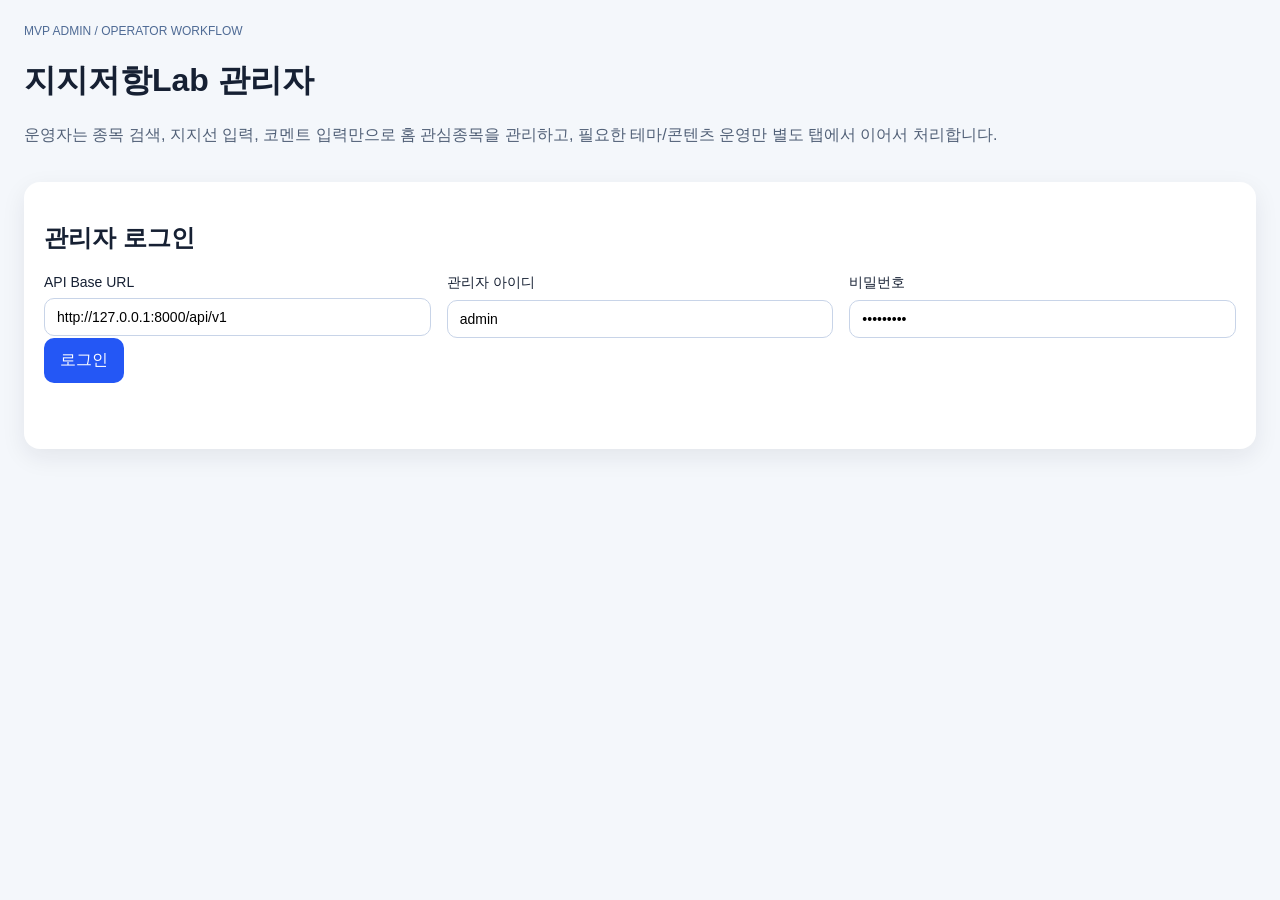
==== commit fd2ba7e3: "Simplify admin home watchlist workflow" ====
--- a/admin_web/index.html
+++ b/admin_web/index.html
@@ -14,8 +14,8 @@
           <p class="eyebrow">MVP Admin / Operator Workflow</p>
           <h1>지지저항Lab 관리자</h1>
           <p class="subtext">
-            운영 종목 검색, 지지/저항 관리, 지지선 상태 검수, 홈/테마/콘텐츠 연결을
-            운영자 흐름에 맞춰 한 화면에서 처리합니다.
+            운영자는 종목 검색, 지지선 입력, 코멘트 입력만으로 홈 관심종목을 관리하고,
+            필요한 테마/콘텐츠 운영만 별도 탭에서 이어서 처리합니다.
           </p>
         </div>
         <button id="logoutButton" class="ghost-button" hidden>로그아웃</button>
@@ -56,146 +56,113 @@
         <div class="section-title-row">
           <div>
             <h2>운영 워크스페이스</h2>
-            <p class="muted">운영 관심종목 기준으로 검색하고, 연결과 상태 수정은 선택형 UI로 처리합니다.</p>
+            <p class="muted">관심종목 등록은 단일 저장 흐름으로 단순화하고, 테마/콘텐츠는 별도 탭에서 유지합니다.</p>
           </div>
         </div>
 
         <nav class="tab-nav" id="tabNav">
-          <button class="tab-button active" data-tab="stocksTab">탭 A. 운영 종목</button>
-          <button class="tab-button" data-tab="levelsTab">탭 B. 지지/저항 관리</button>
-          <button class="tab-button" data-tab="statesTab">탭 C. 지지선 상태 관리</button>
-          <button class="tab-button" data-tab="relationsTab">탭 D. 홈/테마/콘텐츠</button>
+          <button class="tab-button active" data-tab="watchlistTab">탭 A. 관심종목 관리</button>
+          <button class="tab-button" data-tab="relationsTab">탭 B. 테마/콘텐츠 관리</button>
         </nav>
 
-        <div class="tab-panel active" id="stocksTab">
+        <div class="tab-panel active" id="watchlistTab">
           <div class="grid two-column">
             <article class="form-card">
+              <h3>관심종목 등록 / 수정</h3>
+              <label>
+                <span>종목 검색</span>
+                <input id="homeStockSearchInput" placeholder="종목명 또는 종목코드 입력" />
+              </label>
+              <div id="homeStockSearchResults" class="selection-list"></div>
+              <div id="selectedHomeStockSummary" class="info-card empty-inline">종목을 선택하면 요약 정보가 표시됩니다.</div>
+              <div class="grid two-column dense top-gap">
+                <label>
+                  <span>지지선 가격</span>
+                  <input id="homeSupportPrice" placeholder="65200" />
+                </label>
+                <label class="full">
+                  <span>코멘트</span>
+                  <textarea id="homeComment" placeholder="홈 카드에 우선 노출할 운영자 코멘트를 입력하세요."></textarea>
+                </label>
+              </div>
+              <div class="button-row">
+                <button id="saveHomeWatchlistButton" disabled>저장</button>
+                <button id="resetHomeWatchlistButton" class="ghost-button">초기화</button>
+              </div>
+              <p id="homeWatchlistMessage" class="message"></p>
+            </article>
+
+            <article class="form-card">
               <div class="section-title-row compact">
-                <h3>운영 종목 검색</h3>
-                <button id="stockCreateNewButton" class="ghost-button small">신규 종목</button>
-              </div>
-              <label>
-                <span>종목코드 또는 종목명</span>
-                <input id="stockSearchInput" placeholder="예: 005930 또는 삼성" />
-              </label>
-              <div id="stockSearchResults" class="selection-list"></div>
-            </article>
-
-            <article class="form-card">
-              <h3>선택 종목 상세</h3>
-              <div id="selectedStockSummary" class="info-card empty-inline">종목을 선택하면 상세 정보가 표시됩니다.</div>
-              <div class="grid two-column dense">
-                <label><span>종목코드</span><input id="stockCode" placeholder="005930" /></label>
-                <label><span>종목명</span><input id="stockName" placeholder="삼성전자" /></label>
-                <label><span>시장</span><input id="stockMarketType" value="KOSPI" /></label>
-                <label><span>섹터</span><input id="stockSector" placeholder="반도체" /></label>
-                <label class="full"><span>테마 태그</span><input id="stockThemeTags" placeholder="AI반도체, 메모리" /></label>
-                <label class="full"><span>운영 메모</span><textarea id="stockMemo"></textarea></label>
-                <label class="checkbox full"><input type="checkbox" id="stockActive" checked /> <span>운영 종목으로 활성 / 앱 노출 허용</span></label>
-              </div>
-              <div class="button-row">
-                <button id="saveStockButton">종목 저장</button>
-                <button id="resetStockButton" class="ghost-button">입력 초기화</button>
-              </div>
-              <p id="stockFormMessage" class="message"></p>
-            </article>
-          </div>
-        </div>
-
-        <div class="tab-panel" id="levelsTab">
-          <div class="grid two-column">
-            <article class="form-card">
-              <h3>종목 선택</h3>
-              <label>
-                <span>종목코드 또는 종목명</span>
-                <input id="levelStockSearchInput" placeholder="지지/저항을 관리할 종목 검색" />
-              </label>
-              <div id="levelStockSearchResults" class="selection-list"></div>
-              <div id="levelStockSummary" class="info-card empty-inline">종목을 선택하면 해당 종목의 지지/저항 레벨을 보여줍니다.</div>
-            </article>
-
-            <article class="form-card">
-              <h3>지지/저항 추가</h3>
-              <div class="grid two-column dense">
+                <div>
+                  <h3>현재 홈 관심종목</h3>
+                  <p class="muted small">표시 순서는 기존 home_featured.display_order를 유지하고, 새 종목은 맨 뒤에 추가됩니다.</p>
+                </div>
+              </div>
+              <div id="homeWatchlistList" class="stack-list"></div>
+            </article>
+          </div>
+
+          <article class="form-card top-gap">
+            <div class="section-title-row compact">
+              <div>
+                <h3>지지/저항 상세 관리</h3>
+                <p class="muted small">관심종목 메인 흐름과 별개로, 기존 레벨 관리 기능은 보조 영역으로 유지합니다.</p>
+              </div>
+            </div>
+            <div class="grid two-column">
+              <article class="form-card nested-card">
+                <h3>종목 선택</h3>
                 <label>
-                  <span>레벨 유형</span>
-                  <select id="priceLevelType">
-                    <option value="SUPPORT">지지선</option>
-                    <option value="RESISTANCE">저항선</option>
-                  </select>
-                </label>
-                <label><span>가격</span><input id="priceLevelPrice" placeholder="65200" /></label>
-                <label><span>근접 기준(%)</span><input id="priceLevelProximity" value="1.50" /></label>
-                <label><span>반등 기준(%)</span><input id="priceLevelRebound" value="5.00" /></label>
-                <label>
-                  <span>입력 출처</span>
-                  <select id="priceLevelSource">
-                    <option value="operator">operator</option>
-                    <option value="Firebase">Firebase</option>
-                  </select>
-                </label>
-                <label><span>메모</span><input id="priceLevelNote" placeholder="운영자 수동 입력 메모" /></label>
-              </div>
-              <button id="savePriceLevelButton">레벨 추가</button>
-              <p id="priceLevelMessage" class="message"></p>
-            </article>
-          </div>
-
-          <div class="grid two-column split-levels">
-            <article class="form-card">
-              <h3>지지선 목록</h3>
-              <div id="supportLevelsList" class="stack-list"></div>
-            </article>
-            <article class="form-card">
-              <h3>저항선 목록</h3>
-              <div id="resistanceLevelsList" class="stack-list"></div>
-            </article>
-          </div>
-        </div>
-
-        <div class="tab-panel" id="statesTab">
-          <div class="grid three-column">
-            <label>
-              <span>상태 필터</span>
-              <select id="stateStatusFilter">
-                <option value="ALL">전체</option>
-                <option value="WAITING">WAITING</option>
-                <option value="TESTING_SUPPORT">TESTING_SUPPORT</option>
-                <option value="DIRECT_REBOUND_SUCCESS">DIRECT_REBOUND_SUCCESS</option>
-                <option value="BREAK_REBOUND_SUCCESS">BREAK_REBOUND_SUCCESS</option>
-                <option value="REUSABLE">REUSABLE</option>
-                <option value="INVALID">INVALID</option>
-              </select>
-            </label>
-            <label>
-              <span>종목 검색</span>
-              <input id="stateSearchInput" placeholder="종목코드 / 종목명 검색" />
-            </label>
-            <div class="hint-card">
-              <strong>운영 흐름 안내</strong>
-              <p>지지선 상태는 자동 생성 후 필요 시 강제 수정합니다. 강제 수정 시 반드시 메모를 남겨 감사 로그를 추적합니다.</p>
+                  <span>종목코드 또는 종목명</span>
+                  <input id="levelStockSearchInput" placeholder="지지/저항을 관리할 종목 검색" />
+                </label>
+                <div id="levelStockSearchResults" class="selection-list"></div>
+                <div id="levelStockSummary" class="info-card empty-inline">종목을 선택하면 해당 종목의 지지/저항 레벨을 보여줍니다.</div>
+              </article>
+
+              <article class="form-card nested-card">
+                <h3>지지/저항 추가</h3>
+                <div class="grid two-column dense">
+                  <label>
+                    <span>레벨 유형</span>
+                    <select id="priceLevelType">
+                      <option value="SUPPORT">지지선</option>
+                      <option value="RESISTANCE">저항선</option>
+                    </select>
+                  </label>
+                  <label><span>가격</span><input id="priceLevelPrice" placeholder="65200" /></label>
+                  <label><span>근접 기준(%)</span><input id="priceLevelProximity" value="1.50" /></label>
+                  <label><span>반등 기준(%)</span><input id="priceLevelRebound" value="5.00" /></label>
+                  <label>
+                    <span>입력 출처</span>
+                    <select id="priceLevelSource">
+                      <option value="operator">operator</option>
+                      <option value="Firebase">Firebase</option>
+                    </select>
+                  </label>
+                  <label><span>메모</span><input id="priceLevelNote" placeholder="운영자 수동 입력 메모" /></label>
+                </div>
+                <button id="savePriceLevelButton">레벨 추가</button>
+                <p id="priceLevelMessage" class="message"></p>
+              </article>
             </div>
-          </div>
-          <div id="supportStatesTable" class="table-card"></div>
+
+            <div class="grid two-column split-levels top-gap">
+              <article class="form-card nested-card">
+                <h3>지지선 목록</h3>
+                <div id="supportLevelsList" class="stack-list"></div>
+              </article>
+              <article class="form-card nested-card">
+                <h3>저항선 목록</h3>
+                <div id="resistanceLevelsList" class="stack-list"></div>
+              </article>
+            </div>
+          </article>
         </div>
 
         <div class="tab-panel" id="relationsTab">
           <div class="grid two-column">
-            <article class="form-card">
-              <div class="section-title-row compact">
-                <h3>홈 추천 구성</h3>
-                <span class="muted small">raw stock_id 입력 제거</span>
-              </div>
-              <label>
-                <span>추천 종목 검색</span>
-                <input id="featuredSearchInput" placeholder="종목코드 / 종목명으로 추가" />
-              </label>
-              <div id="featuredSearchResults" class="selection-list"></div>
-              <div id="featuredItemsList" class="stack-list"></div>
-              <button id="saveFeaturedButton">홈 추천 저장</button>
-              <p id="featuredFormMessage" class="message"></p>
-            </article>
-
             <article class="form-card">
               <div class="section-title-row compact">
                 <h3>테마 저장</h3>
@@ -217,48 +184,48 @@
               <button id="saveThemeButton">테마 저장</button>
               <p id="themeFormMessage" class="message"></p>
             </article>
-          </div>
-
-          <article class="form-card top-gap">
-            <div class="section-title-row compact">
-              <h3>콘텐츠 저장</h3>
-              <button id="contentCreateNewButton" class="ghost-button small">신규 콘텐츠</button>
-            </div>
-            <div class="grid two-column">
-              <label><span>기존 콘텐츠 선택</span><select id="contentSelect"></select></label>
-              <label>
-                <span>카테고리</span>
-                <select id="contentCategory">
-                  <option value="SHORTS">SHORTS</option>
-                  <option value="STOCK_ANALYSIS">STOCK_ANALYSIS</option>
-                  <option value="THEME_BRIEF">THEME_BRIEF</option>
-                  <option value="MARKET_SUMMARY">MARKET_SUMMARY</option>
-                  <option value="NOTICE">NOTICE</option>
-                </select>
-              </label>
-              <label class="full"><span>제목</span><input id="contentTitle" placeholder="AI 반도체 1분 요약" /></label>
-              <label class="full"><span>요약</span><textarea id="contentSummary"></textarea></label>
-              <label><span>외부 링크</span><input id="contentUrl" placeholder="https://example.com/shorts/301" /></label>
-              <label><span>썸네일 URL</span><input id="contentThumbnailUrl" placeholder="https://..." /></label>
-              <label><span>정렬 순서</span><input id="contentSortOrder" value="0" /></label>
-              <label><span>게시 시각 ISO8601</span><input id="contentPublishedAt" placeholder="2026-03-20T12:00:00+09:00" /></label>
-              <label class="checkbox full"><input type="checkbox" id="contentPublished" checked /> <span>앱 노출/게시</span></label>
-            </div>
-            <div class="grid two-column">
-              <div>
-                <label><span>관련 종목 검색</span><input id="contentStockSearchInput" placeholder="종목 검색 후 선택" /></label>
-                <div id="contentStockSearchResults" class="selection-list"></div>
-                <div id="contentStockSummary" class="info-card empty-inline">선택된 종목 없음</div>
-              </div>
-              <div>
-                <label><span>관련 테마 선택</span><input id="contentThemeSearchInput" placeholder="테마명 검색 후 선택" /></label>
-                <div id="contentThemeSearchResults" class="selection-list"></div>
-                <div id="contentThemeSummary" class="info-card empty-inline">선택된 테마 없음</div>
-              </div>
-            </div>
-            <button id="saveContentButton">콘텐츠 저장</button>
-            <p id="contentFormMessage" class="message"></p>
-          </article>
+
+            <article class="form-card">
+              <div class="section-title-row compact">
+                <h3>콘텐츠 저장</h3>
+                <button id="contentCreateNewButton" class="ghost-button small">신규 콘텐츠</button>
+              </div>
+              <div class="grid two-column">
+                <label><span>기존 콘텐츠 선택</span><select id="contentSelect"></select></label>
+                <label>
+                  <span>카테고리</span>
+                  <select id="contentCategory">
+                    <option value="SHORTS">SHORTS</option>
+                    <option value="STOCK_ANALYSIS">STOCK_ANALYSIS</option>
+                    <option value="THEME_BRIEF">THEME_BRIEF</option>
+                    <option value="MARKET_SUMMARY">MARKET_SUMMARY</option>
+                    <option value="NOTICE">NOTICE</option>
+                  </select>
+                </label>
+                <label class="full"><span>제목</span><input id="contentTitle" placeholder="AI 반도체 1분 요약" /></label>
+                <label class="full"><span>요약</span><textarea id="contentSummary"></textarea></label>
+                <label><span>외부 링크</span><input id="contentUrl" placeholder="https://example.com/shorts/301" /></label>
+                <label><span>썸네일 URL</span><input id="contentThumbnailUrl" placeholder="https://..." /></label>
+                <label><span>정렬 순서</span><input id="contentSortOrder" value="0" /></label>
+                <label><span>게시 시각 ISO8601</span><input id="contentPublishedAt" placeholder="2026-03-20T12:00:00+09:00" /></label>
+                <label class="checkbox full"><input type="checkbox" id="contentPublished" checked /> <span>앱 노출/게시</span></label>
+              </div>
+              <div class="grid two-column">
+                <div>
+                  <label><span>관련 종목 검색</span><input id="contentStockSearchInput" placeholder="종목 검색 후 선택" /></label>
+                  <div id="contentStockSearchResults" class="selection-list"></div>
+                  <div id="contentStockSummary" class="info-card empty-inline">선택된 종목 없음</div>
+                </div>
+                <div>
+                  <label><span>관련 테마 선택</span><input id="contentThemeSearchInput" placeholder="테마명 검색 후 선택" /></label>
+                  <div id="contentThemeSearchResults" class="selection-list"></div>
+                  <div id="contentThemeSummary" class="info-card empty-inline">선택된 테마 없음</div>
+                </div>
+              </div>
+              <button id="saveContentButton">콘텐츠 저장</button>
+              <p id="contentFormMessage" class="message"></p>
+            </article>
+          </div>
         </div>
       </section>
 
@@ -276,35 +243,6 @@
       </section>
     </div>
 
-    <div id="stateForceModal" class="modal" hidden>
-      <div class="modal-card">
-        <div class="section-title-row compact">
-          <h3>지지선 상태 강제 수정</h3>
-          <button id="closeStateModalButton" class="ghost-button small">닫기</button>
-        </div>
-        <p id="stateForceTarget" class="muted"></p>
-        <label>
-          <span>변경 상태</span>
-          <select id="stateForceStatus">
-            <option value="WAITING">WAITING</option>
-            <option value="TESTING_SUPPORT">TESTING_SUPPORT</option>
-            <option value="DIRECT_REBOUND_SUCCESS">DIRECT_REBOUND_SUCCESS</option>
-            <option value="BREAK_REBOUND_SUCCESS">BREAK_REBOUND_SUCCESS</option>
-            <option value="REUSABLE">REUSABLE</option>
-            <option value="INVALID">INVALID</option>
-          </select>
-        </label>
-        <label><span>운영 메모</span><textarea id="stateForceMemo"></textarea></label>
-        <label><span>상태 사유</span><textarea id="stateForceReason"></textarea></label>
-        <label><span>무효 사유(선택)</span><textarea id="stateForceInvalidReason"></textarea></label>
-        <div class="button-row">
-          <button id="submitStateForceButton">강제 수정 저장</button>
-          <button id="cancelStateForceButton" class="ghost-button">취소</button>
-        </div>
-        <p id="stateForceMessage" class="message"></p>
-      </div>
-    </div>
-
     <script type="module" src="./assets/app.js"></script>
   </body>
 </html>
--- a/admin_web/assets/styles.css
+++ b/admin_web/assets/styles.css
@@ -151,24 +151,22 @@
 .message[data-type='error'] { color: #be2f4a; }
 .message[data-type='success'] { color: #167d32; }
 
-.modal {
-  position: fixed;
-  inset: 0;
-  background: rgba(13, 23, 39, 0.55);
-  display: flex;
-  align-items: center;
-  justify-content: center;
-  padding: 24px;
-}
-.modal-card {
-  width: min(640px, 100%);
-  background: #fff;
-  border-radius: 16px;
-  padding: 20px;
-  box-shadow: 0 18px 48px rgba(10, 18, 34, 0.24);
-}
-
 @media (max-width: 900px) {
   .three-column { grid-template-columns: 1fr; }
   .page-header { flex-direction: column; }
 }
+
+.nested-card {
+  background: #ffffff;
+}
+
+.featured-card {
+  display: flex;
+  justify-content: space-between;
+  gap: 16px;
+  align-items: flex-start;
+}
+
+.featured-card .button-row {
+  justify-content: flex-end;
+}
